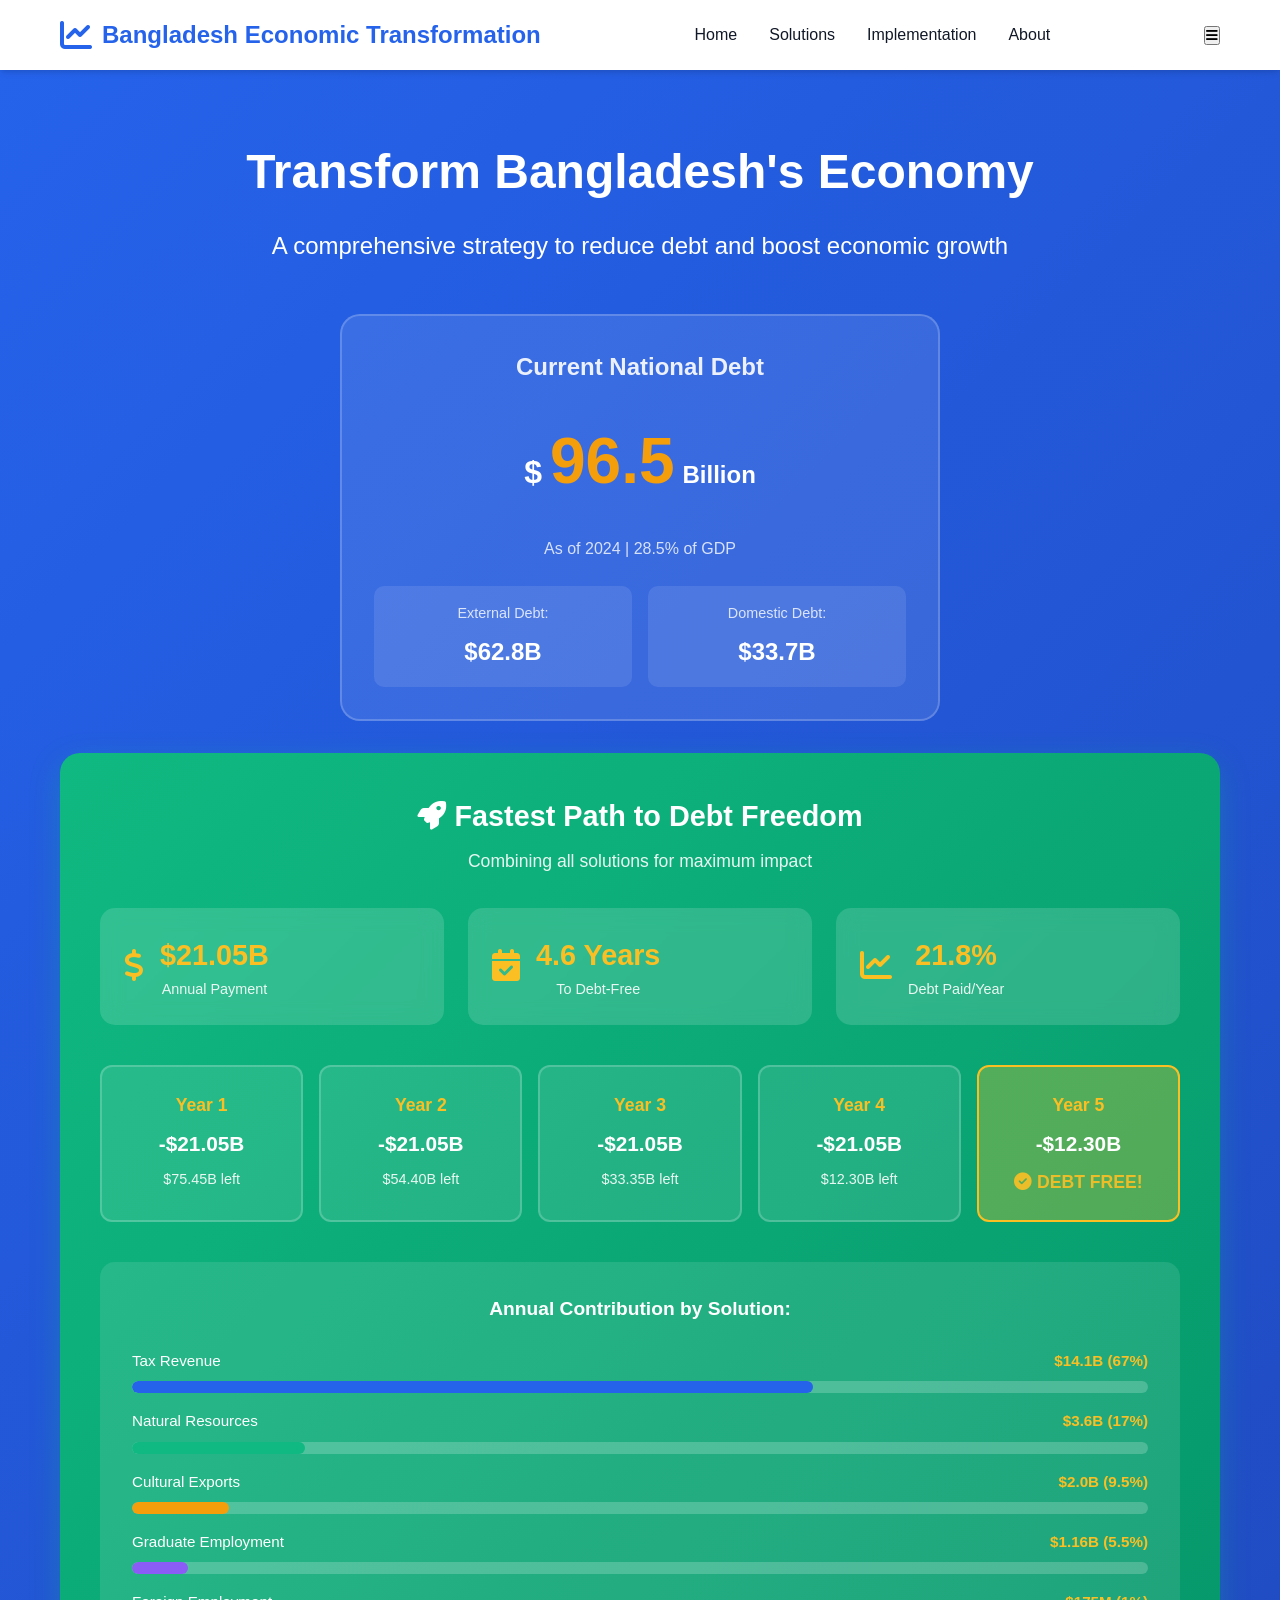
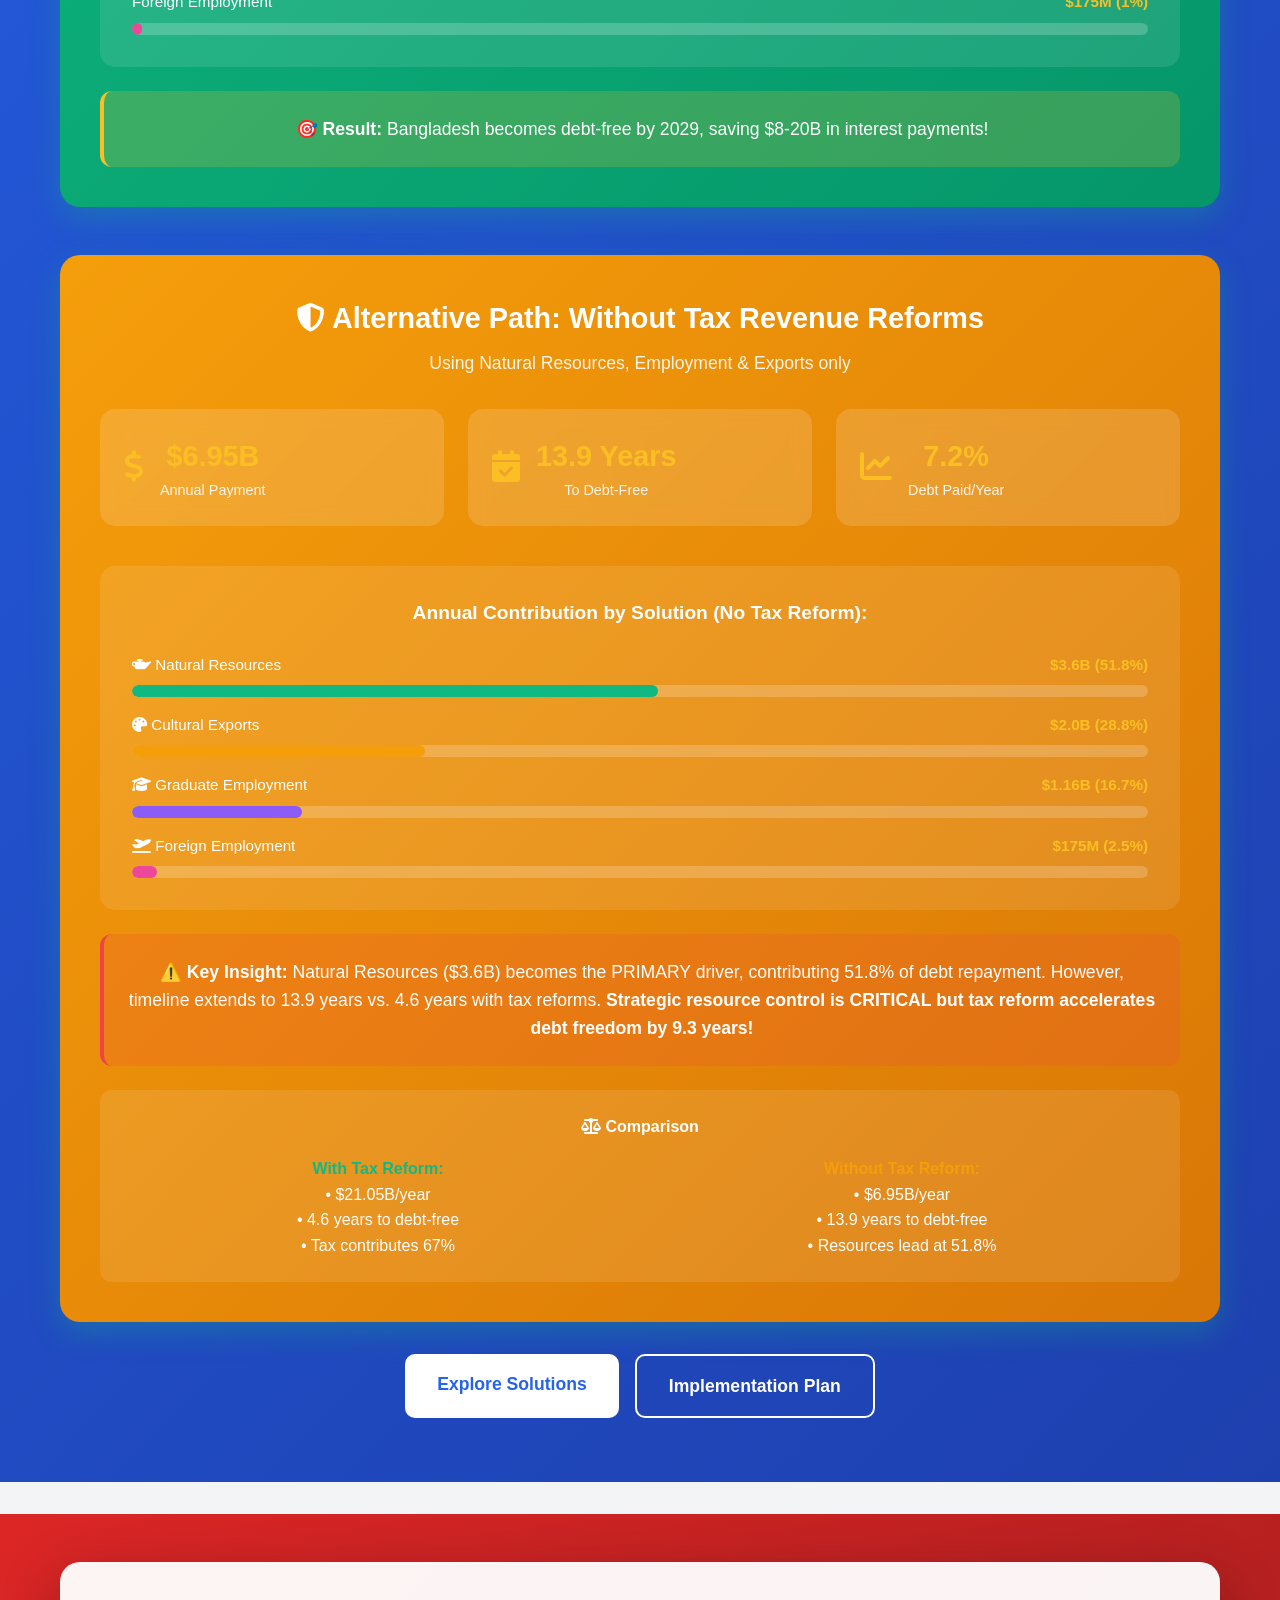
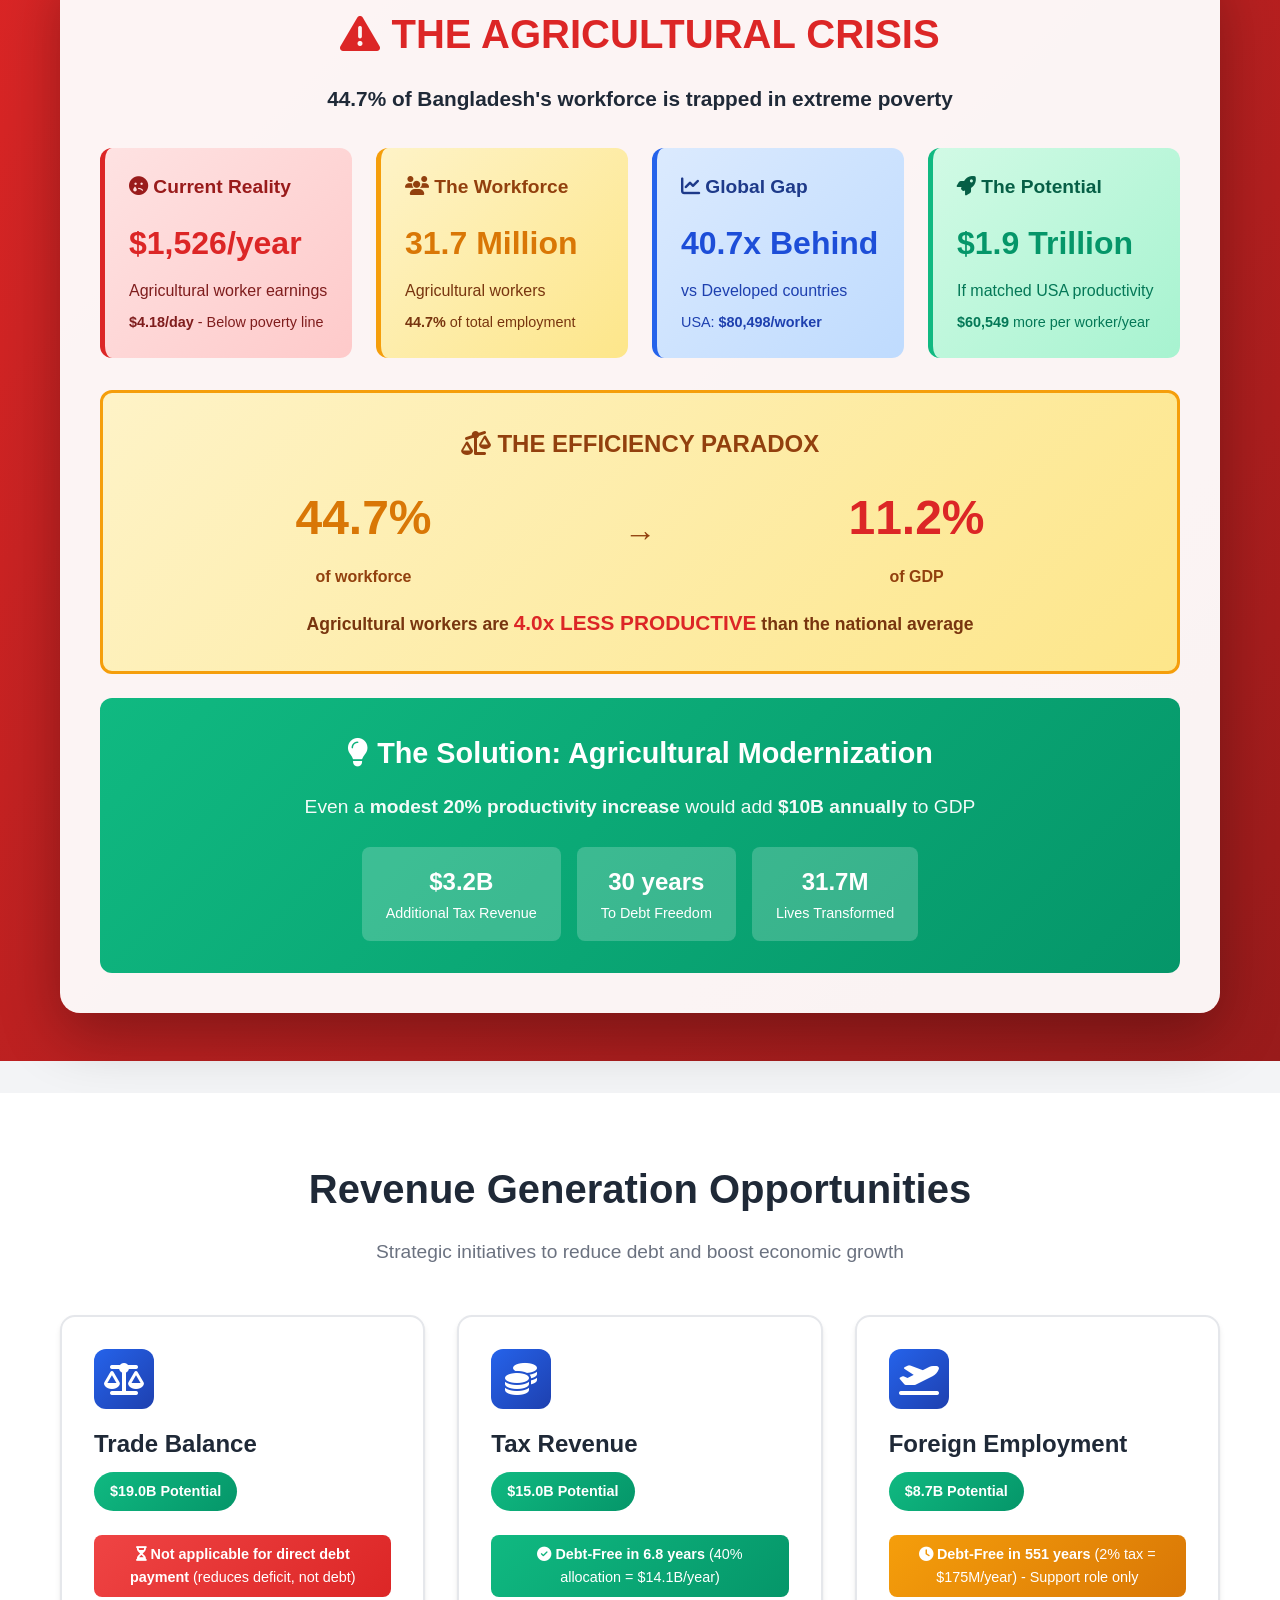
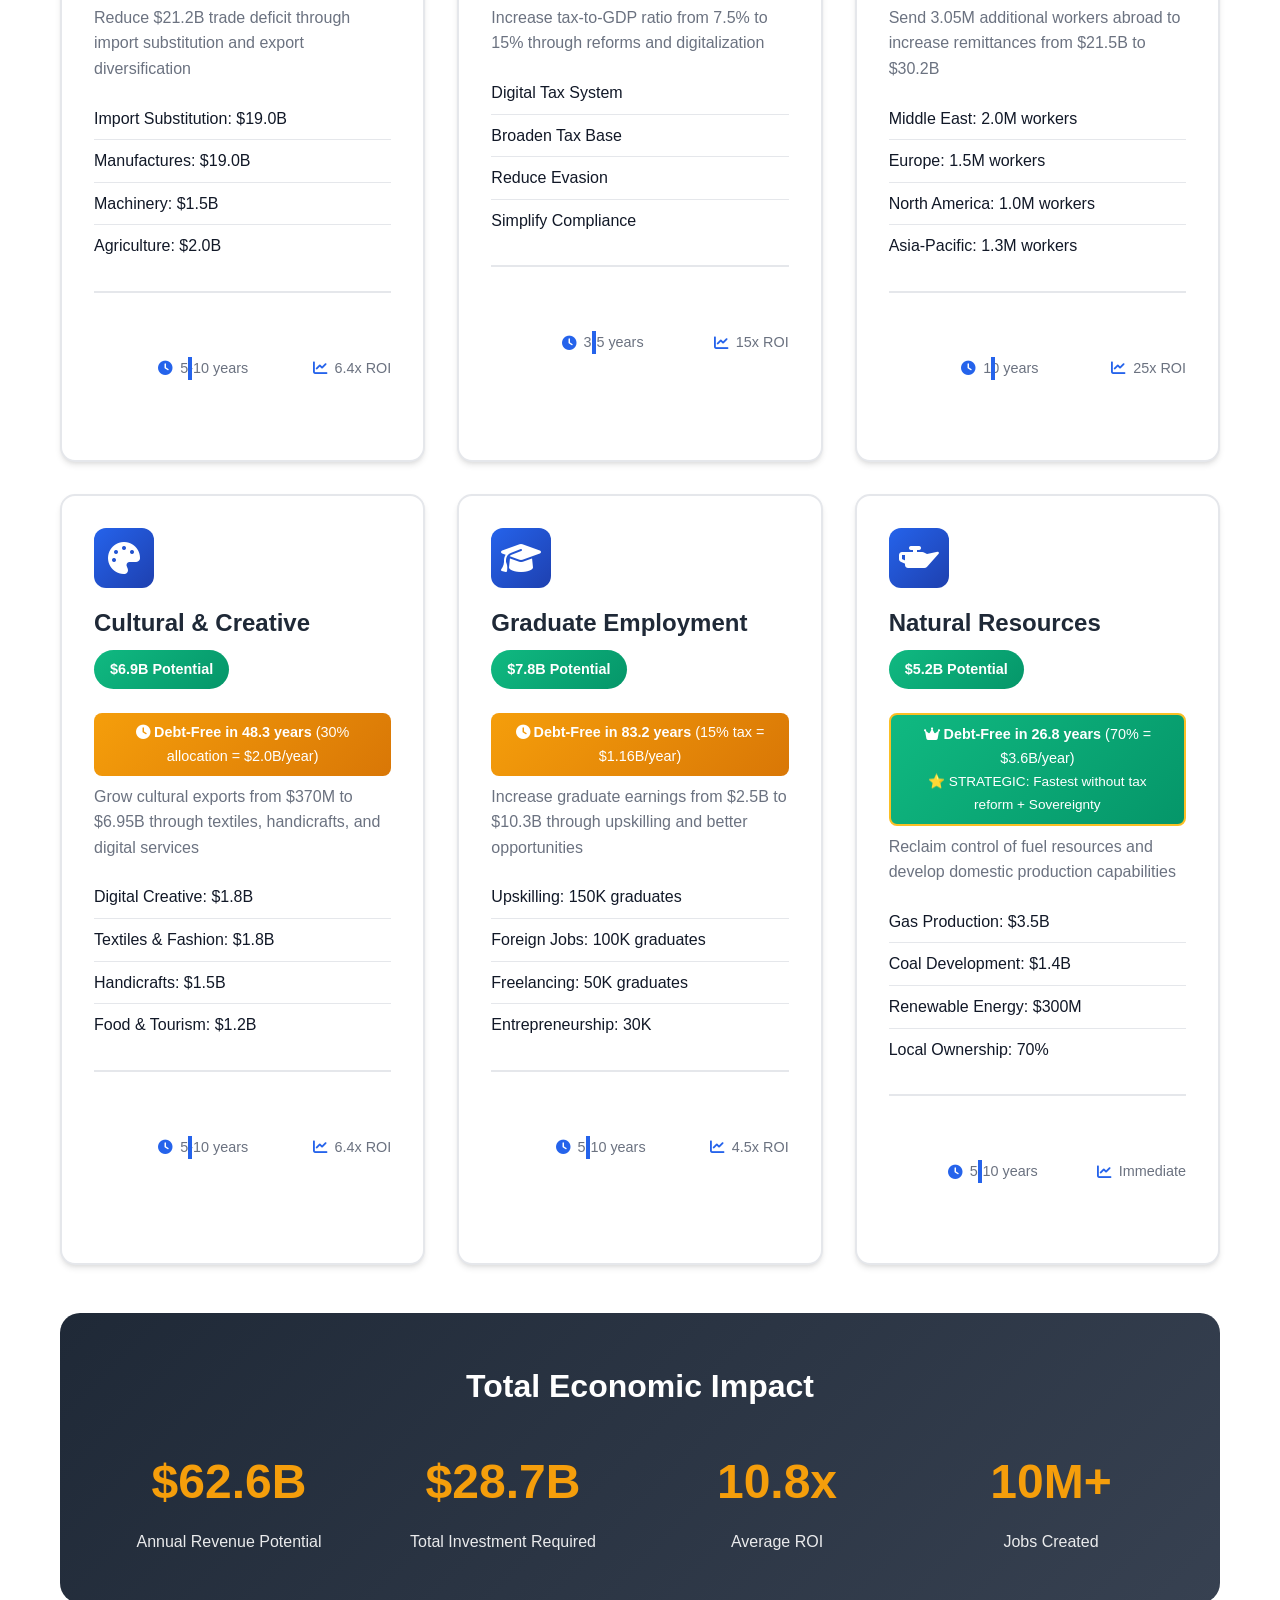
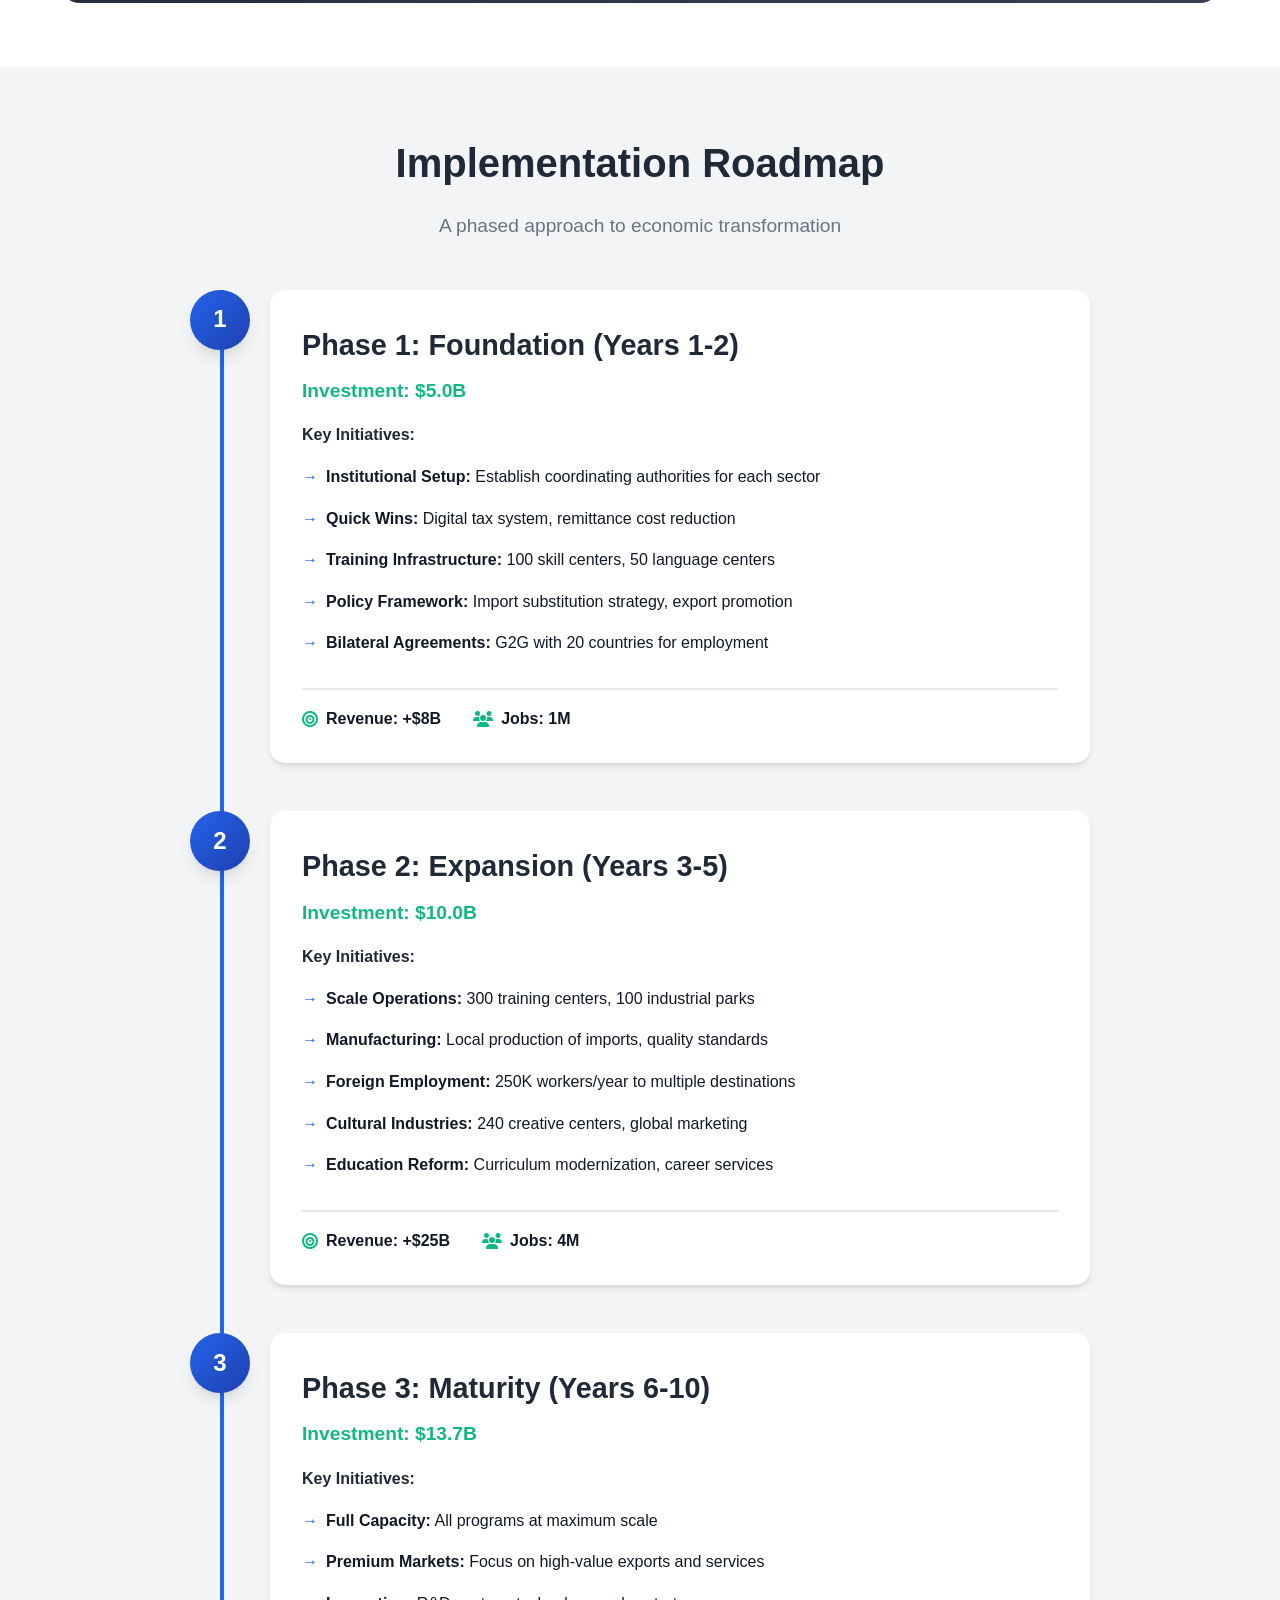
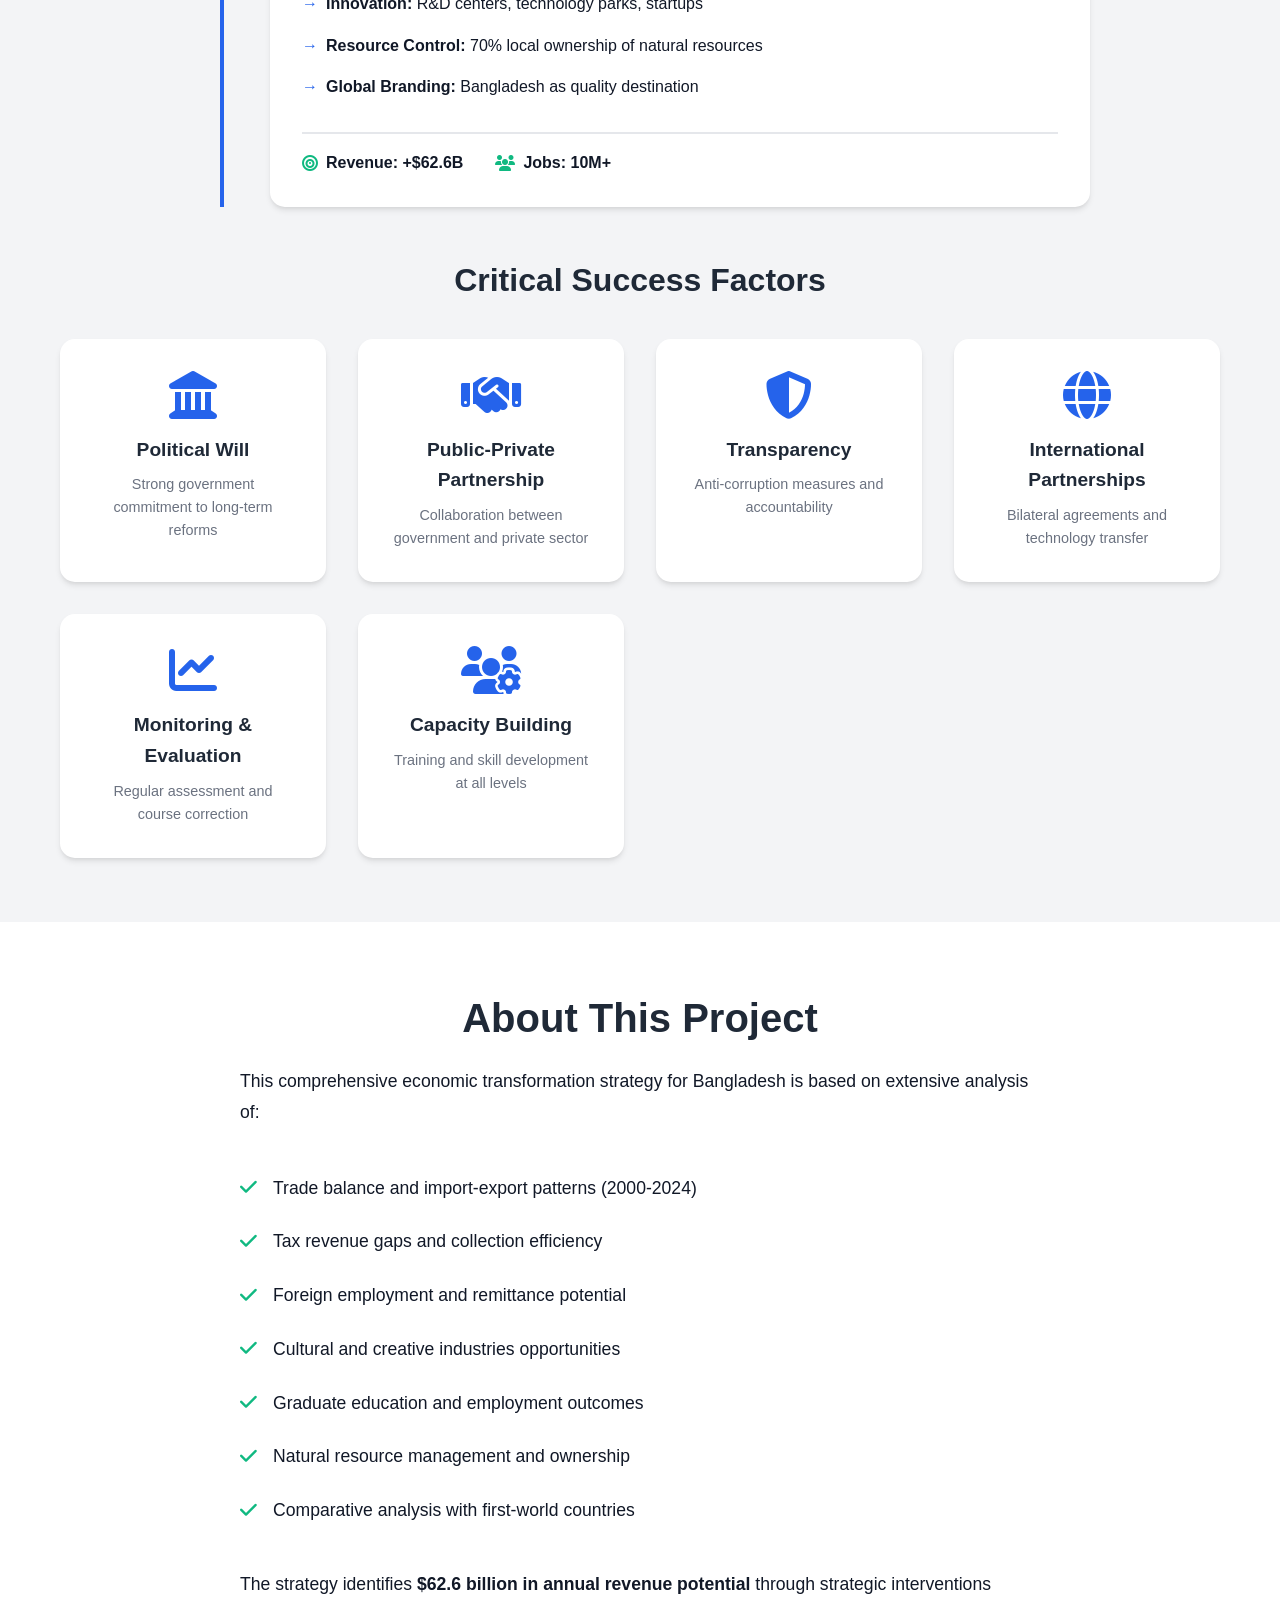
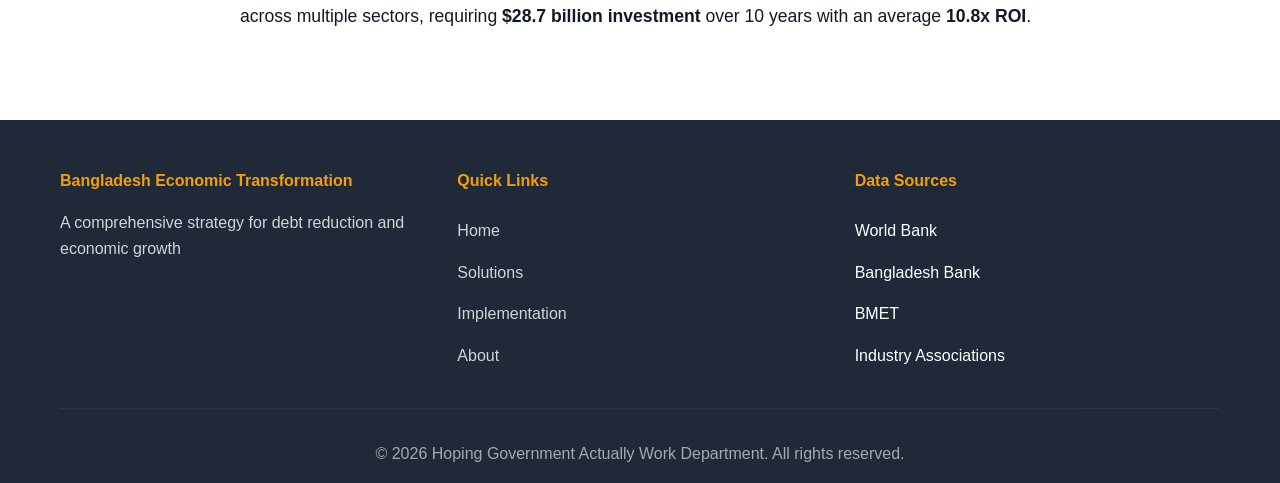
==== website/index.html @ 0516ac38 "finale" ====
<!DOCTYPE html>
<html lang="en">
<head>
    <meta charset="UTF-8">
    <meta name="viewport" content="width=device-width, initial-scale=1.0">
    <title>Bangladesh Economic Transformation - Debt Reduction Strategy</title>
    <link rel="stylesheet" href="styles.css">
    <link rel="stylesheet" href="https://cdnjs.cloudflare.com/ajax/libs/font-awesome/6.4.0/css/all.min.css">
</head>
<body>
    <!-- Header -->
    <header>
        <nav class="navbar">
            <div class="container">
                <div class="logo">
                    <i class="fas fa-chart-line"></i>
                    <span>Bangladesh Economic Transformation</span>
                </div>
                <ul class="nav-links">
                    <li><a href="#home">Home</a></li>
                    <li><a href="#solutions">Solutions</a></li>
                    <li><a href="#implementation">Implementation</a></li>
                    <li><a href="#about">About</a></li>
                </ul>
            </div>
        </nav>
    </header>

    <!-- Hero Section -->
    <section id="home" class="hero">
        <div class="container">
            <div class="hero-content">
                <h1>Transform Bangladesh's Economy</h1>
                <p class="subtitle">A comprehensive strategy to reduce debt and boost economic growth</p>
                
                <!-- Current Debt Display -->
                <div class="debt-display">
                    <div class="debt-card">
                        <h2>Current National Debt</h2>
                        <div class="debt-amount">
                            <span class="currency">$</span>
                            <span id="debt-value">96.5</span>
                            <span class="unit">Billion</span>
                        </div>
                        <p class="debt-info">As of 2024 | 28.5% of GDP</p>
                        <div class="debt-breakdown">
                            <div class="breakdown-item">
                                <span class="label">External Debt:</span>
                                <span class="value">$62.8B</span>
                            </div>
                            <div class="breakdown-item">
                                <span class="label">Domestic Debt:</span>
                                <span class="value">$33.7B</span>
                            </div>
                        </div>
                    </div>
                    
                    <!-- Debt Repayment Timeline -->
                    <div class="debt-repayment-timeline">
                        <h3><i class="fas fa-rocket"></i> Fastest Path to Debt Freedom</h3>
                        <p class="timeline-subtitle">Combining all solutions for maximum impact</p>
                        
                        <div class="repayment-stats">
                            <div class="repayment-stat">
                                <div class="stat-icon"><i class="fas fa-dollar-sign"></i></div>
                                <div class="stat-content">
                                    <div class="stat-value">$21.05B</div>
                                    <div class="stat-label">Annual Payment</div>
                                </div>
                            </div>
                            <div class="repayment-stat">
                                <div class="stat-icon"><i class="fas fa-calendar-check"></i></div>
                                <div class="stat-content">
                                    <div class="stat-value">4.6 Years</div>
                                    <div class="stat-label">To Debt-Free</div>
                                </div>
                            </div>
                            <div class="repayment-stat">
                                <div class="stat-icon"><i class="fas fa-chart-line"></i></div>
                                <div class="stat-content">
                                    <div class="stat-value">21.8%</div>
                                    <div class="stat-label">Debt Paid/Year</div>
                                </div>
                            </div>
                        </div>

                        <div class="timeline-progress">
                            <div class="timeline-year">
                                <div class="year-marker">Year 1</div>
                                <div class="year-amount">-$21.05B</div>
                                <div class="year-remaining">$75.45B left</div>
                            </div>
                            <div class="timeline-year">
                                <div class="year-marker">Year 2</div>
                                <div class="year-amount">-$21.05B</div>
                                <div class="year-remaining">$54.40B left</div>
                            </div>
                            <div class="timeline-year">
                                <div class="year-marker">Year 3</div>
                                <div class="year-amount">-$21.05B</div>
                                <div class="year-remaining">$33.35B left</div>
                            </div>
                            <div class="timeline-year">
                                <div class="year-marker">Year 4</div>
                                <div class="year-amount">-$21.05B</div>
                                <div class="year-remaining">$12.30B left</div>
                            </div>
                            <div class="timeline-year debt-free">
                                <div class="year-marker">Year 5</div>
                                <div class="year-amount">-$12.30B</div>
                                <div class="year-remaining"><i class="fas fa-check-circle"></i> DEBT FREE!</div>
                            </div>
                        </div>

                        <div class="solution-contributions">
                            <h4>Annual Contribution by Solution:</h4>
                            <div class="contribution-bars">
                                <div class="contribution-bar">
                                    <div class="bar-label">
                                        <span>Tax Revenue</span>
                                        <span class="bar-value">$14.1B (67%)</span>
                                    </div>
                                    <div class="bar-track">
                                        <div class="bar-fill" style="width: 67%; background: #2563eb;"></div>
                                    </div>
                                </div>
                                <div class="contribution-bar">
                                    <div class="bar-label">
                                        <span>Natural Resources</span>
                                        <span class="bar-value">$3.6B (17%)</span>
                                    </div>
                                    <div class="bar-track">
                                        <div class="bar-fill" style="width: 17%; background: #10b981;"></div>
                                    </div>
                                </div>
                                <div class="contribution-bar">
                                    <div class="bar-label">
                                        <span>Cultural Exports</span>
                                        <span class="bar-value">$2.0B (9.5%)</span>
                                    </div>
                                    <div class="bar-track">
                                        <div class="bar-fill" style="width: 9.5%; background: #f59e0b;"></div>
                                    </div>
                                </div>
                                <div class="contribution-bar">
                                    <div class="bar-label">
                                        <span>Graduate Employment</span>
                                        <span class="bar-value">$1.16B (5.5%)</span>
                                    </div>
                                    <div class="bar-track">
                                        <div class="bar-fill" style="width: 5.5%; background: #8b5cf6;"></div>
                                    </div>
                                </div>
                                <div class="contribution-bar">
                                    <div class="bar-label">
                                        <span>Foreign Employment</span>
                                        <span class="bar-value">$175M (1%)</span>
                                    </div>
                                    <div class="bar-track">
                                        <div class="bar-fill" style="width: 1%; background: #ec4899;"></div>
                                    </div>
                                </div>
                            </div>
                        </div>

                        <div class="timeline-cta">
                            <p><strong>🎯 Result:</strong> Bangladesh becomes debt-free by 2029, saving $8-20B in interest payments!</p>
                        </div>
                    </div>
                </div>


                    <!-- Alternative Path: Without Tax Revenue -->
                    <div class="debt-repayment-timeline" style="background: linear-gradient(135deg, #f59e0b 0%, #d97706 100%); margin-top: 1.5rem;">
                        <h3><i class="fas fa-shield-alt"></i> Alternative Path: Without Tax Revenue Reforms</h3>
                        <p class="timeline-subtitle">Using Natural Resources, Employment & Exports only</p>
                        
                        <div class="repayment-stats">
                            <div class="repayment-stat">
                                <div class="stat-icon"><i class="fas fa-dollar-sign"></i></div>
                                <div class="stat-content">
                                    <div class="stat-value">$6.95B</div>
                                    <div class="stat-label">Annual Payment</div>
                                </div>
                            </div>
                            <div class="repayment-stat">
                                <div class="stat-icon"><i class="fas fa-calendar-check"></i></div>
                                <div class="stat-content">
                                    <div class="stat-value">13.9 Years</div>
                                    <div class="stat-label">To Debt-Free</div>
                                </div>
                            </div>
                            <div class="repayment-stat">
                                <div class="stat-icon"><i class="fas fa-chart-line"></i></div>
                                <div class="stat-content">
                                    <div class="stat-value">7.2%</div>
                                    <div class="stat-label">Debt Paid/Year</div>
                                </div>
                            </div>
                        </div>

                        <div class="solution-contributions">
                            <h4>Annual Contribution by Solution (No Tax Reform):</h4>
                            <div class="contribution-bars">
                                <div class="contribution-bar">
                                    <div class="bar-label">
                                        <span><i class="fas fa-oil-can"></i> Natural Resources</span>
                                        <span class="bar-value">$3.6B (51.8%)</span>
                                    </div>
                                    <div class="bar-track">
                                        <div class="bar-fill" style="width: 51.8%; background: #10b981;"></div>
                                    </div>
                                </div>
                                <div class="contribution-bar">
                                    <div class="bar-label">
                                        <span><i class="fas fa-palette"></i> Cultural Exports</span>
                                        <span class="bar-value">$2.0B (28.8%)</span>
                                    </div>
                                    <div class="bar-track">
                                        <div class="bar-fill" style="width: 28.8%; background: #f59e0b;"></div>
                                    </div>
                                </div>
                                <div class="contribution-bar">
                                    <div class="bar-label">
                                        <span><i class="fas fa-graduation-cap"></i> Graduate Employment</span>
                                        <span class="bar-value">$1.16B (16.7%)</span>
                                    </div>
                                    <div class="bar-track">
                                        <div class="bar-fill" style="width: 16.7%; background: #8b5cf6;"></div>
                                    </div>
                                </div>
                                <div class="contribution-bar">
                                    <div class="bar-label">
                                        <span><i class="fas fa-plane-departure"></i> Foreign Employment</span>
                                        <span class="bar-value">$175M (2.5%)</span>
                                    </div>
                                    <div class="bar-track">
                                        <div class="bar-fill" style="width: 2.5%; background: #ec4899;"></div>
                                    </div>
                                </div>
                            </div>
                        </div>

                        <div class="timeline-cta" style="background: rgba(239, 68, 68, 0.2); border-left-color: #ef4444;">
                            <p><strong>⚠️ Key Insight:</strong> Natural Resources ($3.6B) becomes the PRIMARY driver, contributing 51.8% of debt repayment. However, timeline extends to 13.9 years vs. 4.6 years with tax reforms. <strong>Strategic resource control is CRITICAL but tax reform accelerates debt freedom by 9.3 years!</strong></p>
                        </div>

                        <div style="background: rgba(255, 255, 255, 0.1); padding: 1.5rem; border-radius: 12px; margin-top: 1.5rem;">
                            <h4 style="margin-bottom: 1rem;"><i class="fas fa-balance-scale"></i> Comparison</h4>
                            <div style="display: grid; grid-template-columns: repeat(auto-fit, minmax(200px, 1fr)); gap: 1rem;">
                                <div>
                                    <strong style="color: #10b981;">With Tax Reform:</strong><br>
                                    • $21.05B/year<br>
                                    • 4.6 years to debt-free<br>
                                    • Tax contributes 67%
                                </div>
                                <div>
                                    <strong style="color: #f59e0b;">Without Tax Reform:</strong><br>
                                    • $6.95B/year<br>
                                    • 13.9 years to debt-free<br>
                                    • Resources lead at 51.8%
                                </div>
                            </div>
                        </div>
                    </div>
                <div class="cta-buttons">
                    <a href="#solutions" class="btn btn-primary">Explore Solutions</a>
                    <a href="#implementation" class="btn btn-secondary">Implementation Plan</a>
                </div>
            </div>
        </div>
    </section>

    <!-- Agricultural Crisis Alert -->
    <section style="background: linear-gradient(135deg, #dc2626 0%, #991b1b 100%); padding: 3rem 0; margin: 2rem 0;">
        <div class="container">
            <div style="background: rgba(255, 255, 255, 0.95); border-radius: 20px; padding: 2.5rem; box-shadow: 0 20px 60px rgba(0,0,0,0.3);">
                <div style="text-align: center; margin-bottom: 2rem;">
                    <h2 style="color: #dc2626; font-size: 2.5rem; margin-bottom: 1rem;">
                        <i class="fas fa-exclamation-triangle"></i> THE AGRICULTURAL CRISIS
                    </h2>
                    <p style="font-size: 1.3rem; color: #1f2937; font-weight: 600;">
                        44.7% of Bangladesh's workforce is trapped in extreme poverty
                    </p>
                </div>

                <div style="display: grid; grid-template-columns: repeat(auto-fit, minmax(250px, 1fr)); gap: 1.5rem; margin-bottom: 2rem;">
                    <!-- Current Reality -->
                    <div style="background: linear-gradient(135deg, #fee2e2 0%, #fecaca 100%); padding: 1.5rem; border-radius: 12px; border-left: 5px solid #dc2626;">
                        <h3 style="color: #991b1b; margin-bottom: 1rem; font-size: 1.2rem;">
                            <i class="fas fa-sad-tear"></i> Current Reality
                        </h3>
                        <div style="font-size: 2rem; font-weight: bold; color: #dc2626; margin-bottom: 0.5rem;">
                            $1,526/year
                        </div>
                        <p style="color: #7f1d1d; margin: 0;">Agricultural worker earnings</p>
                        <p style="color: #7f1d1d; margin: 0.5rem 0 0 0; font-size: 0.9rem;">
                            <strong>$4.18/day</strong> - Below poverty line
                        </p>
                    </div>

                    <!-- The Workforce -->
                    <div style="background: linear-gradient(135deg, #fef3c7 0%, #fde68a 100%); padding: 1.5rem; border-radius: 12px; border-left: 5px solid #f59e0b;">
                        <h3 style="color: #92400e; margin-bottom: 1rem; font-size: 1.2rem;">
                            <i class="fas fa-users"></i> The Workforce
                        </h3>
                        <div style="font-size: 2rem; font-weight: bold; color: #d97706; margin-bottom: 0.5rem;">
                            31.7 Million
                        </div>
                        <p style="color: #78350f; margin: 0;">Agricultural workers</p>
                        <p style="color: #78350f; margin: 0.5rem 0 0 0; font-size: 0.9rem;">
                            <strong>44.7%</strong> of total employment
                        </p>
                    </div>

                    <!-- The Productivity Gap -->
                    <div style="background: linear-gradient(135deg, #dbeafe 0%, #bfdbfe 100%); padding: 1.5rem; border-radius: 12px; border-left: 5px solid #2563eb;">
                        <h3 style="color: #1e3a8a; margin-bottom: 1rem; font-size: 1.2rem;">
                            <i class="fas fa-chart-line"></i> Global Gap
                        </h3>
                        <div style="font-size: 2rem; font-weight: bold; color: #1d4ed8; margin-bottom: 0.5rem;">
                            40.7x Behind
                        </div>
                        <p style="color: #1e40af; margin: 0;">vs Developed countries</p>
                        <p style="color: #1e40af; margin: 0.5rem 0 0 0; font-size: 0.9rem;">
                            USA: <strong>$80,498/worker</strong>
                        </p>
                    </div>

                    <!-- The Potential -->
                    <div style="background: linear-gradient(135deg, #d1fae5 0%, #a7f3d0 100%); padding: 1.5rem; border-radius: 12px; border-left: 5px solid #10b981;">
                        <h3 style="color: #065f46; margin-bottom: 1rem; font-size: 1.2rem;">
                            <i class="fas fa-rocket"></i> The Potential
                        </h3>
                        <div style="font-size: 2rem; font-weight: bold; color: #059669; margin-bottom: 0.5rem;">
                            $1.9 Trillion
                        </div>
                        <p style="color: #047857; margin: 0;">If matched USA productivity</p>
                        <p style="color: #047857; margin: 0.5rem 0 0 0; font-size: 0.9rem;">
                            <strong>$60,549</strong> more per worker/year
                        </p>
                    </div>
                </div>

                <!-- The Shocking Truth -->
                <div style="background: linear-gradient(135deg, #fef3c7 0%, #fde68a 100%); padding: 2rem; border-radius: 12px; border: 3px solid #f59e0b; margin-bottom: 1.5rem;">
                    <h3 style="color: #92400e; text-align: center; font-size: 1.5rem; margin-bottom: 1rem;">
                        <i class="fas fa-balance-scale-left"></i> THE EFFICIENCY PARADOX
                    </h3>
                    <div style="display: grid; grid-template-columns: 1fr auto 1fr; gap: 2rem; align-items: center; text-align: center;">
                        <div>
                            <div style="font-size: 3rem; font-weight: bold; color: #d97706;">44.7%</div>
                            <p style="color: #92400e; margin: 0.5rem 0 0 0; font-weight: 600;">of workforce</p>
                        </div>
                        <div style="font-size: 2rem; color: #92400e;">→</div>
                        <div>
                            <div style="font-size: 3rem; font-weight: bold; color: #dc2626;">11.2%</div>
                            <p style="color: #92400e; margin: 0.5rem 0 0 0; font-weight: 600;">of GDP</p>
                        </div>
                    </div>
                    <p style="text-align: center; color: #78350f; margin-top: 1rem; font-size: 1.1rem; font-weight: 600;">
                        Agricultural workers are <span style="color: #dc2626; font-size: 1.3rem;">4.0x LESS PRODUCTIVE</span> than the national average
                    </p>
                </div>

                <!-- Solution Teaser -->
                <div style="background: linear-gradient(135deg, #10b981 0%, #059669 100%); padding: 2rem; border-radius: 12px; text-align: center; color: white;">
                    <h3 style="font-size: 1.8rem; margin-bottom: 1rem;">
                        <i class="fas fa-lightbulb"></i> The Solution: Agricultural Modernization
                    </h3>
                    <p style="font-size: 1.2rem; margin-bottom: 1.5rem; opacity: 0.95;">
                        Even a <strong>modest 20% productivity increase</strong> would add <strong>$10B annually</strong> to GDP
                    </p>
                    <div style="display: flex; gap: 1rem; justify-content: center; flex-wrap: wrap;">
                        <div style="background: rgba(255,255,255,0.2); padding: 1rem 1.5rem; border-radius: 8px;">
                            <div style="font-size: 1.5rem; font-weight: bold;">$3.2B</div>
                            <div style="font-size: 0.9rem;">Additional Tax Revenue</div>
                        </div>
                        <div style="background: rgba(255,255,255,0.2); padding: 1rem 1.5rem; border-radius: 8px;">
                            <div style="font-size: 1.5rem; font-weight: bold;">30 years</div>
                            <div style="font-size: 0.9rem;">To Debt Freedom</div>
                        </div>
                        <div style="background: rgba(255,255,255,0.2); padding: 1rem 1.5rem; border-radius: 8px;">
                            <div style="font-size: 1.5rem; font-weight: bold;">31.7M</div>
                            <div style="font-size: 0.9rem;">Lives Transformed</div>
                        </div>
                    </div>
                </div>
            </div>
        </div>
    </section>

    <!-- Solutions Overview -->
    <section id="solutions" class="solutions">
        <div class="container">
            <h2 class="section-title">Revenue Generation Opportunities</h2>
            <p class="section-subtitle">Strategic initiatives to reduce debt and boost economic growth</p>
            
            <div class="solutions-grid">
                <!-- Trade Balance Card -->
                <div class="solution-card" onclick="location.href='trade-balance.html'">
                    <div class="card-icon">
                        <i class="fas fa-balance-scale"></i>
                    </div>
                    <h3>Trade Balance</h3>
                    <div class="impact-badge">$19.0B Potential</div>
                    <div class="debt-timeline-badge" style="background: linear-gradient(135deg, #ef4444 0%, #dc2626 100%); color: white; padding: 0.5rem 1rem; border-radius: 8px; margin: 0.5rem 0; font-size: 0.9rem; text-align: center;">
                        <i class="fas fa-hourglass-half"></i> <strong>Not applicable for direct debt payment</strong> (reduces deficit, not debt)
                    </div>
                    <p>Reduce $21.2B trade deficit through import substitution and export diversification</p>
                    <ul class="key-points">
                        <li>Import Substitution: $19.0B</li>
                        <li>Manufactures: $19.0B</li>
                        <li>Machinery: $1.5B</li>
                        <li>Agriculture: $2.0B</li>
                    </ul>
                    <div class="card-footer">
                        <span class="timeline"><i class="fas fa-clock"></i> 5-10 years</span>
                        <span class="roi"><i class="fas fa-chart-line"></i> 6.4x ROI</span>
                    </div>
                </div>

                <!-- Tax Revenue Card -->
                <div class="solution-card" onclick="location.href='tax-revenue.html'">
                    <div class="card-icon">
                        <i class="fas fa-coins"></i>
                    </div>
                    <h3>Tax Revenue</h3>
                    <div class="impact-badge">$15.0B Potential</div>
                    <div class="debt-timeline-badge" style="background: linear-gradient(135deg, #10b981 0%, #059669 100%); color: white; padding: 0.5rem 1rem; border-radius: 8px; margin: 0.5rem 0; font-size: 0.9rem; text-align: center;">
                        <i class="fas fa-check-circle"></i> <strong>Debt-Free in 6.8 years</strong> (40% allocation = $14.1B/year)
                    </div>
                    <p>Increase tax-to-GDP ratio from 7.5% to 15% through reforms and digitalization</p>
                    <ul class="key-points">
                        <li>Digital Tax System</li>
                        <li>Broaden Tax Base</li>
                        <li>Reduce Evasion</li>
                        <li>Simplify Compliance</li>
                    </ul>
                    <div class="card-footer">
                        <span class="timeline"><i class="fas fa-clock"></i> 3-5 years</span>
                        <span class="roi"><i class="fas fa-chart-line"></i> 15x ROI</span>
                    </div>
                </div>

                <!-- Foreign Employment Card -->
                <div class="solution-card" onclick="location.href='foreign-employment.html'">
                    <div class="card-icon">
                        <i class="fas fa-plane-departure"></i>
                    </div>
                    <h3>Foreign Employment</h3>
                    <div class="impact-badge">$8.7B Potential</div>
                    <div class="debt-timeline-badge" style="background: linear-gradient(135deg, #f59e0b 0%, #d97706 100%); color: white; padding: 0.5rem 1rem; border-radius: 8px; margin: 0.5rem 0; font-size: 0.9rem; text-align: center;">
                        <i class="fas fa-clock"></i> <strong>Debt-Free in 551 years</strong> (2% tax = $175M/year) - Support role only
                    </div>
                    <p>Send 3.05M additional workers abroad to increase remittances from $21.5B to $30.2B</p>
                    <ul class="key-points">
                        <li>Middle East: 2.0M workers</li>
                        <li>Europe: 1.5M workers</li>
                        <li>North America: 1.0M workers</li>
                        <li>Asia-Pacific: 1.3M workers</li>
                    </ul>
                    <div class="card-footer">
                        <span class="timeline"><i class="fas fa-clock"></i> 10 years</span>
                        <span class="roi"><i class="fas fa-chart-line"></i> 25x ROI</span>
                    </div>
                </div>

                <!-- Cultural Exports Card -->
                <div class="solution-card" onclick="location.href='cultural-exports.html'">
                    <div class="card-icon">
                        <i class="fas fa-palette"></i>
                    </div>
                    <h3>Cultural & Creative</h3>
                    <div class="impact-badge">$6.9B Potential</div>
                    <div class="debt-timeline-badge" style="background: linear-gradient(135deg, #f59e0b 0%, #d97706 100%); color: white; padding: 0.5rem 1rem; border-radius: 8px; margin: 0.5rem 0; font-size: 0.9rem; text-align: center;">
                        <i class="fas fa-clock"></i> <strong>Debt-Free in 48.3 years</strong> (30% allocation = $2.0B/year)
                    </div>
                    <p>Grow cultural exports from $370M to $6.95B through textiles, handicrafts, and digital services</p>
                    <ul class="key-points">
                        <li>Digital Creative: $1.8B</li>
                        <li>Textiles & Fashion: $1.8B</li>
                        <li>Handicrafts: $1.5B</li>
                        <li>Food & Tourism: $1.2B</li>
                    </ul>
                    <div class="card-footer">
                        <span class="timeline"><i class="fas fa-clock"></i> 5-10 years</span>
                        <span class="roi"><i class="fas fa-chart-line"></i> 6.4x ROI</span>
                    </div>
                </div>

                <!-- Graduate Employment Card -->
                <div class="solution-card" onclick="location.href='graduate-employment.html'">
                    <div class="card-icon">
                        <i class="fas fa-graduation-cap"></i>
                    </div>
                    <h3>Graduate Employment</h3>
                    <div class="impact-badge">$7.8B Potential</div>
                    <div class="debt-timeline-badge" style="background: linear-gradient(135deg, #f59e0b 0%, #d97706 100%); color: white; padding: 0.5rem 1rem; border-radius: 8px; margin: 0.5rem 0; font-size: 0.9rem; text-align: center;">
                        <i class="fas fa-clock"></i> <strong>Debt-Free in 83.2 years</strong> (15% tax = $1.16B/year)
                    </div>
                    <p>Increase graduate earnings from $2.5B to $10.3B through upskilling and better opportunities</p>
                    <ul class="key-points">
                        <li>Upskilling: 150K graduates</li>
                        <li>Foreign Jobs: 100K graduates</li>
                        <li>Freelancing: 50K graduates</li>
                        <li>Entrepreneurship: 30K</li>
                    </ul>
                    <div class="card-footer">
                        <span class="timeline"><i class="fas fa-clock"></i> 5-10 years</span>
                        <span class="roi"><i class="fas fa-chart-line"></i> 4.5x ROI</span>
                    </div>
                </div>

                <!-- Natural Resources Card -->
                <div class="solution-card" onclick="location.href='natural-resources.html'">
                    <div class="card-icon">
                        <i class="fas fa-oil-can"></i>
                    </div>
                    <h3>Natural Resources</h3>
                    <div class="impact-badge">$5.2B Potential</div>
                    <div class="debt-timeline-badge" style="background: linear-gradient(135deg, #10b981 0%, #059669 100%); color: white; padding: 0.5rem 1rem; border-radius: 8px; margin: 0.5rem 0; font-size: 0.9rem; text-align: center; border: 2px solid #fbbf24;">
                        <i class="fas fa-crown"></i> <strong>Debt-Free in 26.8 years</strong> (70% = $3.6B/year)<br>
                        <small style="font-size: 0.85rem;">⭐ STRATEGIC: Fastest without tax reform + Sovereignty</small>
                    </div>
                    <p>Reclaim control of fuel resources and develop domestic production capabilities</p>
                    <ul class="key-points">
                        <li>Gas Production: $3.5B</li>
                        <li>Coal Development: $1.4B</li>
                        <li>Renewable Energy: $300M</li>
                        <li>Local Ownership: 70%</li>
                    </ul>
                    <div class="card-footer">
                        <span class="timeline"><i class="fas fa-clock"></i> 5-10 years</span>
                        <span class="roi"><i class="fas fa-chart-line"></i> Immediate</span>
                    </div>
                </div>
            </div>

            <!-- Total Impact Summary -->
            <div class="total-impact">
                <h3>Total Economic Impact</h3>
                <div class="impact-grid">
                    <div class="impact-item">
                        <div class="impact-value">$62.6B</div>
                        <div class="impact-label">Annual Revenue Potential</div>
                    </div>
                    <div class="impact-item">
                        <div class="impact-value">$28.7B</div>
                        <div class="impact-label">Total Investment Required</div>
                    </div>
                    <div class="impact-item">
                        <div class="impact-value">10.8x</div>
                        <div class="impact-label">Average ROI</div>
                    </div>
                    <div class="impact-item">
                        <div class="impact-value">10M+</div>
                        <div class="impact-label">Jobs Created</div>
                    </div>
                </div>
            </div>
        </div>
    </section>

    <!-- Implementation Section -->
    <section id="implementation" class="implementation">
        <div class="container">
            <h2 class="section-title">Implementation Roadmap</h2>
            <p class="section-subtitle">A phased approach to economic transformation</p>

            <div class="timeline">
                <!-- Phase 1 -->
                <div class="timeline-item">
                    <div class="timeline-marker">1</div>
                    <div class="timeline-content">
                        <h3>Phase 1: Foundation (Years 1-2)</h3>
                        <p class="phase-investment">Investment: $5.0B</p>
                        <div class="phase-details">
                            <h4>Key Initiatives:</h4>
                            <ul>
                                <li><strong>Institutional Setup:</strong> Establish coordinating authorities for each sector</li>
                                <li><strong>Quick Wins:</strong> Digital tax system, remittance cost reduction</li>
                                <li><strong>Training Infrastructure:</strong> 100 skill centers, 50 language centers</li>
                                <li><strong>Policy Framework:</strong> Import substitution strategy, export promotion</li>
                                <li><strong>Bilateral Agreements:</strong> G2G with 20 countries for employment</li>
                            </ul>
                            <div class="phase-targets">
                                <div class="target-item">
                                    <i class="fas fa-bullseye"></i>
                                    <span>Revenue: +$8B</span>
                                </div>
                                <div class="target-item">
                                    <i class="fas fa-users"></i>
                                    <span>Jobs: 1M</span>
                                </div>
                            </div>
                        </div>
                    </div>
                </div>

                <!-- Phase 2 -->
                <div class="timeline-item">
                    <div class="timeline-marker">2</div>
                    <div class="timeline-content">
                        <h3>Phase 2: Expansion (Years 3-5)</h3>
                        <p class="phase-investment">Investment: $10.0B</p>
                        <div class="phase-details">
                            <h4>Key Initiatives:</h4>
                            <ul>
                                <li><strong>Scale Operations:</strong> 300 training centers, 100 industrial parks</li>
                                <li><strong>Manufacturing:</strong> Local production of imports, quality standards</li>
                                <li><strong>Foreign Employment:</strong> 250K workers/year to multiple destinations</li>
                                <li><strong>Cultural Industries:</strong> 240 creative centers, global marketing</li>
                                <li><strong>Education Reform:</strong> Curriculum modernization, career services</li>
                            </ul>
                            <div class="phase-targets">
                                <div class="target-item">
                                    <i class="fas fa-bullseye"></i>
                                    <span>Revenue: +$25B</span>
                                </div>
                                <div class="target-item">
                                    <i class="fas fa-users"></i>
                                    <span>Jobs: 4M</span>
                                </div>
                            </div>
                        </div>
                    </div>
                </div>

                <!-- Phase 3 -->
                <div class="timeline-item">
                    <div class="timeline-marker">3</div>
                    <div class="timeline-content">
                        <h3>Phase 3: Maturity (Years 6-10)</h3>
                        <p class="phase-investment">Investment: $13.7B</p>
                        <div class="phase-details">
                            <h4>Key Initiatives:</h4>
                            <ul>
                                <li><strong>Full Capacity:</strong> All programs at maximum scale</li>
                                <li><strong>Premium Markets:</strong> Focus on high-value exports and services</li>
                                <li><strong>Innovation:</strong> R&D centers, technology parks, startups</li>
                                <li><strong>Resource Control:</strong> 70% local ownership of natural resources</li>
                                <li><strong>Global Branding:</strong> Bangladesh as quality destination</li>
                            </ul>
                            <div class="phase-targets">
                                <div class="target-item">
                                    <i class="fas fa-bullseye"></i>
                                    <span>Revenue: +$62.6B</span>
                                </div>
                                <div class="target-item">
                                    <i class="fas fa-users"></i>
                                    <span>Jobs: 10M+</span>
                                </div>
                            </div>
                        </div>
                    </div>
                </div>
            </div>

            <!-- Implementation Requirements -->
            <div class="requirements">
                <h3>Critical Success Factors</h3>
                <div class="requirements-grid">
                    <div class="requirement-card">
                        <i class="fas fa-landmark"></i>
                        <h4>Political Will</h4>
                        <p>Strong government commitment to long-term reforms</p>
                    </div>
                    <div class="requirement-card">
                        <i class="fas fa-handshake"></i>
                        <h4>Public-Private Partnership</h4>
                        <p>Collaboration between government and private sector</p>
                    </div>
                    <div class="requirement-card">
                        <i class="fas fa-shield-alt"></i>
                        <h4>Transparency</h4>
                        <p>Anti-corruption measures and accountability</p>
                    </div>
                    <div class="requirement-card">
                        <i class="fas fa-globe"></i>
                        <h4>International Partnerships</h4>
                        <p>Bilateral agreements and technology transfer</p>
                    </div>
                    <div class="requirement-card">
                        <i class="fas fa-chart-line"></i>
                        <h4>Monitoring & Evaluation</h4>
                        <p>Regular assessment and course correction</p>
                    </div>
                    <div class="requirement-card">
                        <i class="fas fa-users-cog"></i>
                        <h4>Capacity Building</h4>
                        <p>Training and skill development at all levels</p>
                    </div>
                </div>
            </div>
        </div>
    </section>

    <!-- About Section -->
    <section id="about" class="about">
        <div class="container">
            <h2 class="section-title">About This Project</h2>
            <div class="about-content">
                <p>This comprehensive economic transformation strategy for Bangladesh is based on extensive analysis of:</p>
                <ul class="about-list">
                    <li><i class="fas fa-check"></i> Trade balance and import-export patterns (2000-2024)</li>
                    <li><i class="fas fa-check"></i> Tax revenue gaps and collection efficiency</li>
                    <li><i class="fas fa-check"></i> Foreign employment and remittance potential</li>
                    <li><i class="fas fa-check"></i> Cultural and creative industries opportunities</li>
                    <li><i class="fas fa-check"></i> Graduate education and employment outcomes</li>
                    <li><i class="fas fa-check"></i> Natural resource management and ownership</li>
                    <li><i class="fas fa-check"></i> Comparative analysis with first-world countries</li>
                </ul>
                <p>The strategy identifies <strong>$62.6 billion in annual revenue potential</strong> through strategic interventions across multiple sectors, requiring <strong>$28.7 billion investment</strong> over 10 years with an average <strong>10.8x ROI</strong>.</p>
            </div>
        </div>
    </section>

    <!-- Footer -->
    <footer>
        <div class="container">
            <div class="footer-content">
                <div class="footer-section">
                    <h4>Bangladesh Economic Transformation</h4>
                    <p>A comprehensive strategy for debt reduction and economic growth</p>
                </div>
                <div class="footer-section">
                    <h4>Quick Links</h4>
                    <ul>
                        <li><a href="#home">Home</a></li>
                        <li><a href="#solutions">Solutions</a></li>
                        <li><a href="#implementation">Implementation</a></li>
                        <li><a href="#about">About</a></li>
                    </ul>
                </div>
                <div class="footer-section">
                    <h4>Data Sources</h4>
                    <ul>
                        <li>World Bank</li>
                        <li>Bangladesh Bank</li>
                        <li>BMET</li>
                        <li>Industry Associations</li>
                    </ul>
                </div>
            </div>
            <div class="footer-bottom">
                <p>&copy; 2026 Hoping Government Actually Work Department. All rights reserved.</p>
            </div>
        </div>
    </footer>

    <script src="script.js"></script>
</body>
</html>
---- website/styles.css ----
/* Reset and Base Styles */
* {
    margin: 0;
    padding: 0;
    box-sizing: border-box;
}

:root {
    --primary-color: #2563eb;
    --secondary-color: #10b981;
    --accent-color: #f59e0b;
    --danger-color: #ef4444;
    --dark-color: #1f2937;
    --light-color: #f3f4f6;
    --white: #ffffff;
    --text-dark: #111827;
    --text-light: #6b7280;
    --border-color: #e5e7eb;
    --shadow: 0 4px 6px -1px rgba(0, 0, 0, 0.1), 0 2px 4px -1px rgba(0, 0, 0, 0.06);
    --shadow-lg: 0 10px 15px -3px rgba(0, 0, 0, 0.1), 0 4px 6px -2px rgba(0, 0, 0, 0.05);
}

body {
    font-family: 'Segoe UI', Tahoma, Geneva, Verdana, sans-serif;
    line-height: 1.6;
    color: var(--text-dark);
    background-color: var(--light-color);
}

.container {
    max-width: 1200px;
    margin: 0 auto;
    padding: 0 20px;
}

/* Header & Navigation */
header {
    background-color: var(--white);
    box-shadow: var(--shadow);
    position: sticky;
    top: 0;
    z-index: 1000;
}

.navbar {
    padding: 1rem 0;
}

.navbar .container {
    display: flex;
    justify-content: space-between;
    align-items: center;
}

.logo {
    display: flex;
    align-items: center;
    gap: 10px;
    font-size: 1.5rem;
    font-weight: bold;
    color: var(--primary-color);
}

.logo i {
    font-size: 2rem;
}

.nav-links {
    display: flex;
    list-style: none;
    gap: 2rem;
}

.nav-links a {
    text-decoration: none;
    color: var(--text-dark);
    font-weight: 500;
    transition: color 0.3s;
}

.nav-links a:hover {
    color: var(--primary-color);
}

/* Hero Section */
.hero {
    background: linear-gradient(135deg, var(--primary-color) 0%, #1e40af 100%);
    color: var(--white);
    padding: 4rem 0;
}

.hero-content {
    text-align: center;
}

.hero h1 {
    font-size: 3rem;
    margin-bottom: 1rem;
    animation: fadeInUp 0.8s ease-out;
}

.subtitle {
    font-size: 1.5rem;
    margin-bottom: 2rem;
    opacity: 0.9;
    animation: fadeInUp 0.8s ease-out 0.2s both;
}

/* Debt Display */
.debt-display {
    margin: 3rem 0;
    animation: fadeInUp 0.8s ease-out 0.4s both;
}

.debt-card {
    background: rgba(255, 255, 255, 0.1);
    backdrop-filter: blur(10px);
    border-radius: 20px;
    padding: 2rem;
    max-width: 600px;
    margin: 0 auto;
    border: 2px solid rgba(255, 255, 255, 0.2);
}

.debt-card h2 {
    font-size: 1.5rem;
    margin-bottom: 1rem;
    opacity: 0.9;
}

.debt-amount {
    display: flex;
    align-items: baseline;
    justify-content: center;
    gap: 0.5rem;
    margin: 1.5rem 0;
}

.currency {
    font-size: 2rem;
    font-weight: bold;
}

#debt-value {
    font-size: 4rem;
    font-weight: bold;
    color: var(--accent-color);
}

.unit {
    font-size: 1.5rem;
    font-weight: 600;
}

.debt-info {
    font-size: 1rem;
    opacity: 0.8;
    margin-bottom: 1.5rem;
}

.debt-breakdown {
    display: grid;
    grid-template-columns: 1fr 1fr;
    gap: 1rem;
    margin-top: 1.5rem;
}

.breakdown-item {
    background: rgba(255, 255, 255, 0.1);
    padding: 1rem;
    border-radius: 10px;
    display: flex;
    flex-direction: column;
    gap: 0.5rem;
}

.breakdown-item .label {
    font-size: 0.9rem;
    opacity: 0.8;
}

.breakdown-item .value {
    font-size: 1.5rem;
    font-weight: bold;
}

/* CTA Buttons */
.cta-buttons {
    display: flex;
    gap: 1rem;
    justify-content: center;
    margin-top: 2rem;
    animation: fadeInUp 0.8s ease-out 0.6s both;
}

.btn {
    padding: 1rem 2rem;
    border-radius: 10px;
    text-decoration: none;
    font-weight: 600;
    font-size: 1.1rem;
    transition: all 0.3s;
    display: inline-block;
}

.btn-primary {
    background-color: var(--white);
    color: var(--primary-color);
}

.btn-primary:hover {
    transform: translateY(-2px);
    box-shadow: var(--shadow-lg);
}

.btn-secondary {
    background-color: transparent;
    color: var(--white);
    border: 2px solid var(--white);
}

.btn-secondary:hover {
    background-color: var(--white);
    color: var(--primary-color);
}

/* Solutions Section */
.solutions {
    padding: 4rem 0;
    background-color: var(--white);
}

.section-title {
    font-size: 2.5rem;
    text-align: center;
    margin-bottom: 1rem;
    color: var(--dark-color);
}

.section-subtitle {
    text-align: center;
    font-size: 1.2rem;
    color: var(--text-light);
    margin-bottom: 3rem;
}

.solutions-grid {
    display: grid;
    grid-template-columns: repeat(auto-fit, minmax(350px, 1fr));
    gap: 2rem;
    margin-bottom: 3rem;
}

.solution-card {
    background: var(--white);
    border-radius: 15px;
    padding: 2rem;
    box-shadow: var(--shadow);
    transition: all 0.3s;
    cursor: pointer;
    border: 2px solid var(--border-color);
}

.solution-card:hover {
    transform: translateY(-5px);
    box-shadow: var(--shadow-lg);
    border-color: var(--primary-color);
}

.card-icon {
    width: 60px;
    height: 60px;
    background: linear-gradient(135deg, var(--primary-color), #1e40af);
    border-radius: 12px;
    display: flex;
    align-items: center;
    justify-content: center;
    margin-bottom: 1rem;
}

.card-icon i {
    font-size: 2rem;
    color: var(--white);
}

.solution-card h3 {
    font-size: 1.5rem;
    margin-bottom: 0.5rem;
    color: var(--dark-color);
}

.impact-badge {
    display: inline-block;
    background: linear-gradient(135deg, var(--secondary-color), #059669);
    color: var(--white);
    padding: 0.5rem 1rem;
    border-radius: 20px;
    font-weight: bold;
    margin-bottom: 1rem;
    font-size: 0.9rem;
}

.solution-card p {
    color: var(--text-light);
    margin-bottom: 1rem;
    line-height: 1.6;
}

.key-points {
    list-style: none;
    margin: 1rem 0;
}

.key-points li {
    padding: 0.5rem 0;
    color: var(--text-dark);
    border-bottom: 1px solid var(--border-color);
}

.key-points li:last-child {
    border-bottom: none;
}

.card-footer {
    display: flex;
    justify-content: space-between;
    margin-top: 1.5rem;
    padding-top: 1rem;
    border-top: 2px solid var(--border-color);
}

.card-footer span {
    display: flex;
    align-items: center;
    gap: 0.5rem;
    font-size: 0.9rem;
    color: var(--text-light);
}

.card-footer i {
    color: var(--primary-color);
}

/* Total Impact */
.total-impact {
    background: linear-gradient(135deg, var(--dark-color), #374151);
    color: var(--white);
    padding: 3rem;
    border-radius: 20px;
    margin-top: 3rem;
}

.total-impact h3 {
    text-align: center;
    font-size: 2rem;
    margin-bottom: 2rem;
}

.impact-grid {
    display: grid;
    grid-template-columns: repeat(auto-fit, minmax(200px, 1fr));
    gap: 2rem;
}

.impact-item {
    text-align: center;
}

.impact-value {
    font-size: 3rem;
    font-weight: bold;
    color: var(--accent-color);
    margin-bottom: 0.5rem;
}

.impact-label {
    font-size: 1rem;
    opacity: 0.9;
}

/* Implementation Section */
.implementation {
    padding: 4rem 0;
    background-color: var(--light-color);
}

.timeline {
    position: relative;
    max-width: 900px;
    margin: 3rem auto;
}

.timeline::before {
    content: '';
    position: absolute;
    left: 30px;
    top: 0;
    bottom: 0;
    width: 4px;
    background: var(--primary-color);
}

.timeline-item {
    position: relative;
    margin-bottom: 3rem;
    padding-left: 80px;
}

.timeline-marker {
    position: absolute;
    left: 0;
    width: 60px;
    height: 60px;
    background: linear-gradient(135deg, var(--primary-color), #1e40af);
    border-radius: 50%;
    display: flex;
    align-items: center;
    justify-content: center;
    color: var(--white);
    font-size: 1.5rem;
    font-weight: bold;
    box-shadow: var(--shadow-lg);
}

.timeline-content {
    background: var(--white);
    padding: 2rem;
    border-radius: 15px;
    box-shadow: var(--shadow);
}

.timeline-content h3 {
    font-size: 1.8rem;
    color: var(--dark-color);
    margin-bottom: 0.5rem;
}

.phase-investment {
    color: var(--secondary-color);
    font-weight: bold;
    font-size: 1.2rem;
    margin-bottom: 1rem;
}

.phase-details h4 {
    margin: 1rem 0 0.5rem 0;
    color: var(--dark-color);
}

.phase-details ul {
    list-style: none;
    margin-left: 0;
}

.phase-details li {
    padding: 0.5rem 0;
    padding-left: 1.5rem;
    position: relative;
}

.phase-details li::before {
    content: '→';
    position: absolute;
    left: 0;
    color: var(--primary-color);
    font-weight: bold;
}

.phase-targets {
    display: flex;
    gap: 2rem;
    margin-top: 1.5rem;
    padding-top: 1rem;
    border-top: 2px solid var(--border-color);
}

.target-item {
    display: flex;
    align-items: center;
    gap: 0.5rem;
    font-weight: 600;
}

.target-item i {
    color: var(--secondary-color);
}

/* Requirements */
.requirements {
    margin-top: 3rem;
}

.requirements h3 {
    text-align: center;
    font-size: 2rem;
    margin-bottom: 2rem;
    color: var(--dark-color);
}

.requirements-grid {
    display: grid;
    grid-template-columns: repeat(auto-fit, minmax(250px, 1fr));
    gap: 2rem;
}

.requirement-card {
    background: var(--white);
    padding: 2rem;
    border-radius: 15px;
    text-align: center;
    box-shadow: var(--shadow);
    transition: all 0.3s;
}

.requirement-card:hover {
    transform: translateY(-5px);
    box-shadow: var(--shadow-lg);
}

.requirement-card i {
    font-size: 3rem;
    color: var(--primary-color);
    margin-bottom: 1rem;
}

.requirement-card h4 {
    font-size: 1.2rem;
    margin-bottom: 0.5rem;
    color: var(--dark-color);
}

.requirement-card p {
    color: var(--text-light);
    font-size: 0.9rem;
}

/* About Section */
.about {
    padding: 4rem 0;
    background-color: var(--white);
}

.about-content {
    max-width: 800px;
    margin: 0 auto;
}

.about-content p {
    font-size: 1.1rem;
    line-height: 1.8;
    color: var(--text-dark);
    margin-bottom: 1.5rem;
}

.about-list {
    list-style: none;
    margin: 2rem 0;
}

.about-list li {
    padding: 0.8rem 0;
    font-size: 1.1rem;
    display: flex;
    align-items: center;
    gap: 1rem;
}

.about-list i {
    color: var(--secondary-color);
    font-size: 1.2rem;
}

/* Footer */
footer {
    background-color: var(--dark-color);
    color: var(--white);
    padding: 3rem 0 1rem 0;
}

.footer-content {
    display: grid;
    grid-template-columns: repeat(auto-fit, minmax(250px, 1fr));
    gap: 2rem;
    margin-bottom: 2rem;
}

.footer-section h4 {
    margin-bottom: 1rem;
    color: var(--accent-color);
}

.footer-section p {
    opacity: 0.8;
    line-height: 1.6;
}

.footer-section ul {
    list-style: none;
}

.footer-section ul li {
    padding: 0.5rem 0;
}

.footer-section ul li a {
    color: var(--white);
    text-decoration: none;
    opacity: 0.8;
    transition: opacity 0.3s;
}

.footer-section ul li a:hover {
    opacity: 1;
}

.footer-bottom {
    text-align: center;
    padding-top: 2rem;
    border-top: 1px solid rgba(255, 255, 255, 0.1);
    opacity: 0.6;
}

/* Animations */
@keyframes fadeInUp {
    from {
        opacity: 0;
        transform: translateY(30px);
    }
    to {
        opacity: 1;
        transform: translateY(0);
    }
}

/* Responsive Design */
@media (max-width: 768px) {
    .hero h1 {
        font-size: 2rem;
    }

    .subtitle {
        font-size: 1.2rem;
    }

    #debt-value {
        font-size: 3rem;
    }

    .nav-links {
        flex-direction: column;
        gap: 1rem;
    }

    .solutions-grid {
        grid-template-columns: 1fr;
    }

    .cta-buttons {
        flex-direction: column;
    }

    .impact-grid {
        grid-template-columns: 1fr;
    }

    .requirements-grid {
        grid-template-columns: 1fr;
    }

    .timeline::before {
        left: 15px;
    }

    .timeline-marker {
        width: 40px;
        height: 40px;
        font-size: 1.2rem;
    }

    .timeline-item {
        padding-left: 60px;
    }
}

/* Smooth Scrolling */
html {
    scroll-behavior: smooth;
}

/* Selection */
::selection {
    background-color: var(--primary-color);
    color: var(--white);
}

/* Made with Bob */

/* Debt Repayment Timeline Styles */
.debt-repayment-timeline {
    background: linear-gradient(135deg, #10b981 0%, #059669 100%);
    padding: 2.5rem;
    border-radius: 20px;
    margin-top: 2rem;
    color: white;
    box-shadow: 0 10px 30px rgba(16, 185, 129, 0.3);
}

.debt-repayment-timeline h3 {
    font-size: 1.8rem;
    margin-bottom: 0.5rem;
    text-align: center;
}

.timeline-subtitle {
    text-align: center;
    opacity: 0.9;
    margin-bottom: 2rem;
    font-size: 1.1rem;
}

.repayment-stats {
    display: grid;
    grid-template-columns: repeat(auto-fit, minmax(150px, 1fr));
    gap: 1.5rem;
    margin-bottom: 2.5rem;
}

.repayment-stat {
    background: rgba(255, 255, 255, 0.15);
    padding: 1.5rem;
    border-radius: 15px;
    display: flex;
    align-items: center;
    gap: 1rem;
    backdrop-filter: blur(10px);
    transition: transform 0.3s;
}

.repayment-stat:hover {
    transform: translateY(-5px);
}

.repayment-stat .stat-icon {
    font-size: 2rem;
    color: #fbbf24;
}

.repayment-stat .stat-value {
    font-size: 1.8rem;
    font-weight: bold;
    color: #fbbf24;
}

.repayment-stat .stat-label {
    font-size: 0.9rem;
    opacity: 0.9;
}

.timeline-progress {
    display: flex;
    justify-content: space-between;
    gap: 1rem;
    margin-bottom: 2.5rem;
    flex-wrap: wrap;
}

.timeline-year {
    flex: 1;
    min-width: 120px;
    background: rgba(255, 255, 255, 0.1);
    padding: 1.5rem 1rem;
    border-radius: 12px;
    text-align: center;
    border: 2px solid rgba(255, 255, 255, 0.2);
    transition: all 0.3s;
}

.timeline-year:hover {
    background: rgba(255, 255, 255, 0.2);
    transform: scale(1.05);
}

.timeline-year.debt-free {
    background: rgba(251, 191, 36, 0.3);
    border-color: #fbbf24;
}

.year-marker {
    font-weight: bold;
    font-size: 1.1rem;
    margin-bottom: 0.5rem;
    color: #fbbf24;
}

.year-amount {
    font-size: 1.3rem;
    font-weight: bold;
    margin-bottom: 0.5rem;
}

.year-remaining {
    font-size: 0.9rem;
    opacity: 0.9;
}

.timeline-year.debt-free .year-remaining {
    font-size: 1.1rem;
    font-weight: bold;
    color: #fbbf24;
}

.solution-contributions {
    background: rgba(255, 255, 255, 0.1);
    padding: 2rem;
    border-radius: 15px;
    margin-bottom: 1.5rem;
}

.solution-contributions h4 {
    margin-bottom: 1.5rem;
    font-size: 1.2rem;
}

.contribution-bars {
    display: flex;
    flex-direction: column;
    gap: 1rem;
}

.contribution-bar {
    display: flex;
    flex-direction: column;
    gap: 0.5rem;
}

.bar-label {
    display: flex;
    justify-content: space-between;
    font-size: 0.95rem;
}

.bar-value {
    font-weight: bold;
    color: #fbbf24;
}

.bar-track {
    height: 12px;
    background: rgba(255, 255, 255, 0.2);
    border-radius: 6px;
    overflow: hidden;
}

.bar-fill {
    height: 100%;
    border-radius: 6px;
    transition: width 1s ease-out;
}

.timeline-cta {
    background: rgba(251, 191, 36, 0.2);
    padding: 1.5rem;
    border-radius: 12px;
    text-align: center;
    border-left: 4px solid #fbbf24;
}

.timeline-cta p {
    margin: 0;
    font-size: 1.1rem;
}

/* Responsive adjustments */
@media (max-width: 768px) {
    .debt-repayment-timeline {
        padding: 1.5rem;
    }
    
    .repayment-stats {
        grid-template-columns: 1fr;
    }
    
    .timeline-progress {
        flex-direction: column;
    }
    
    .timeline-year {
        min-width: 100%;
    }
}
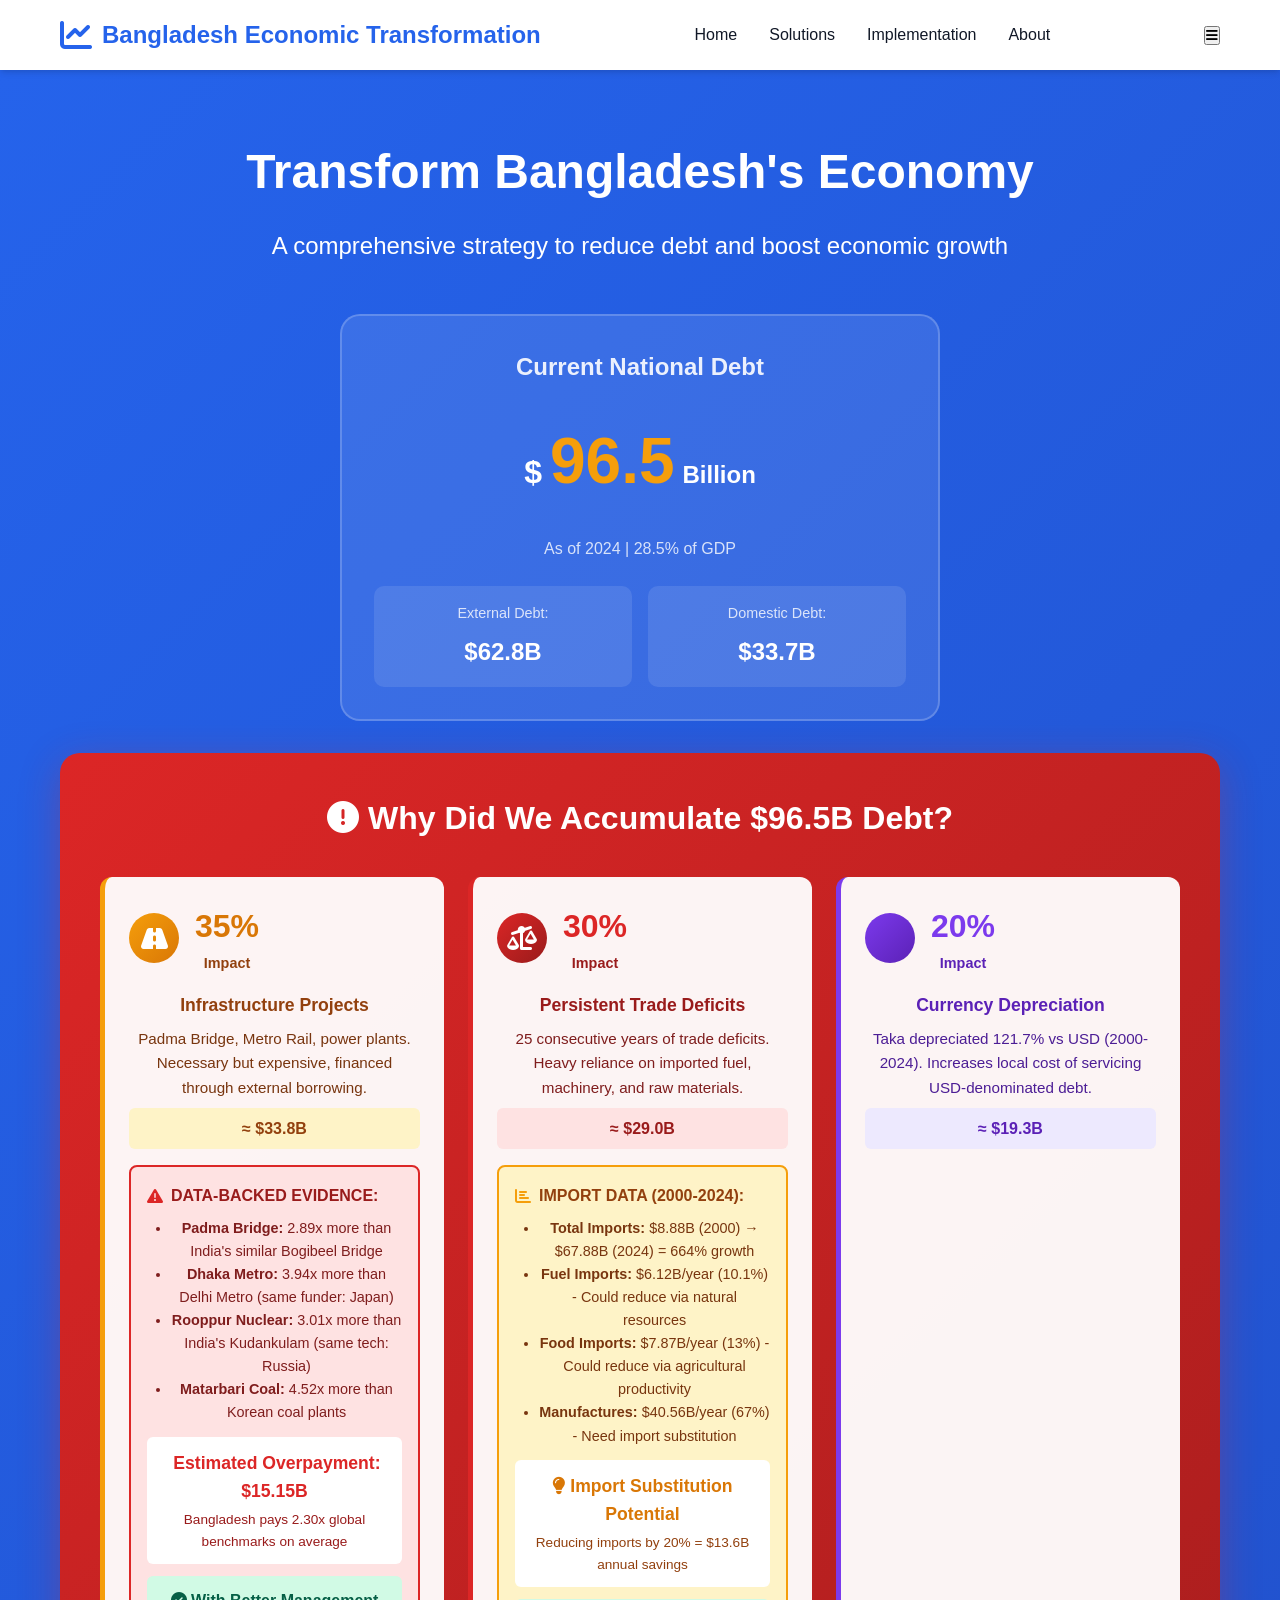
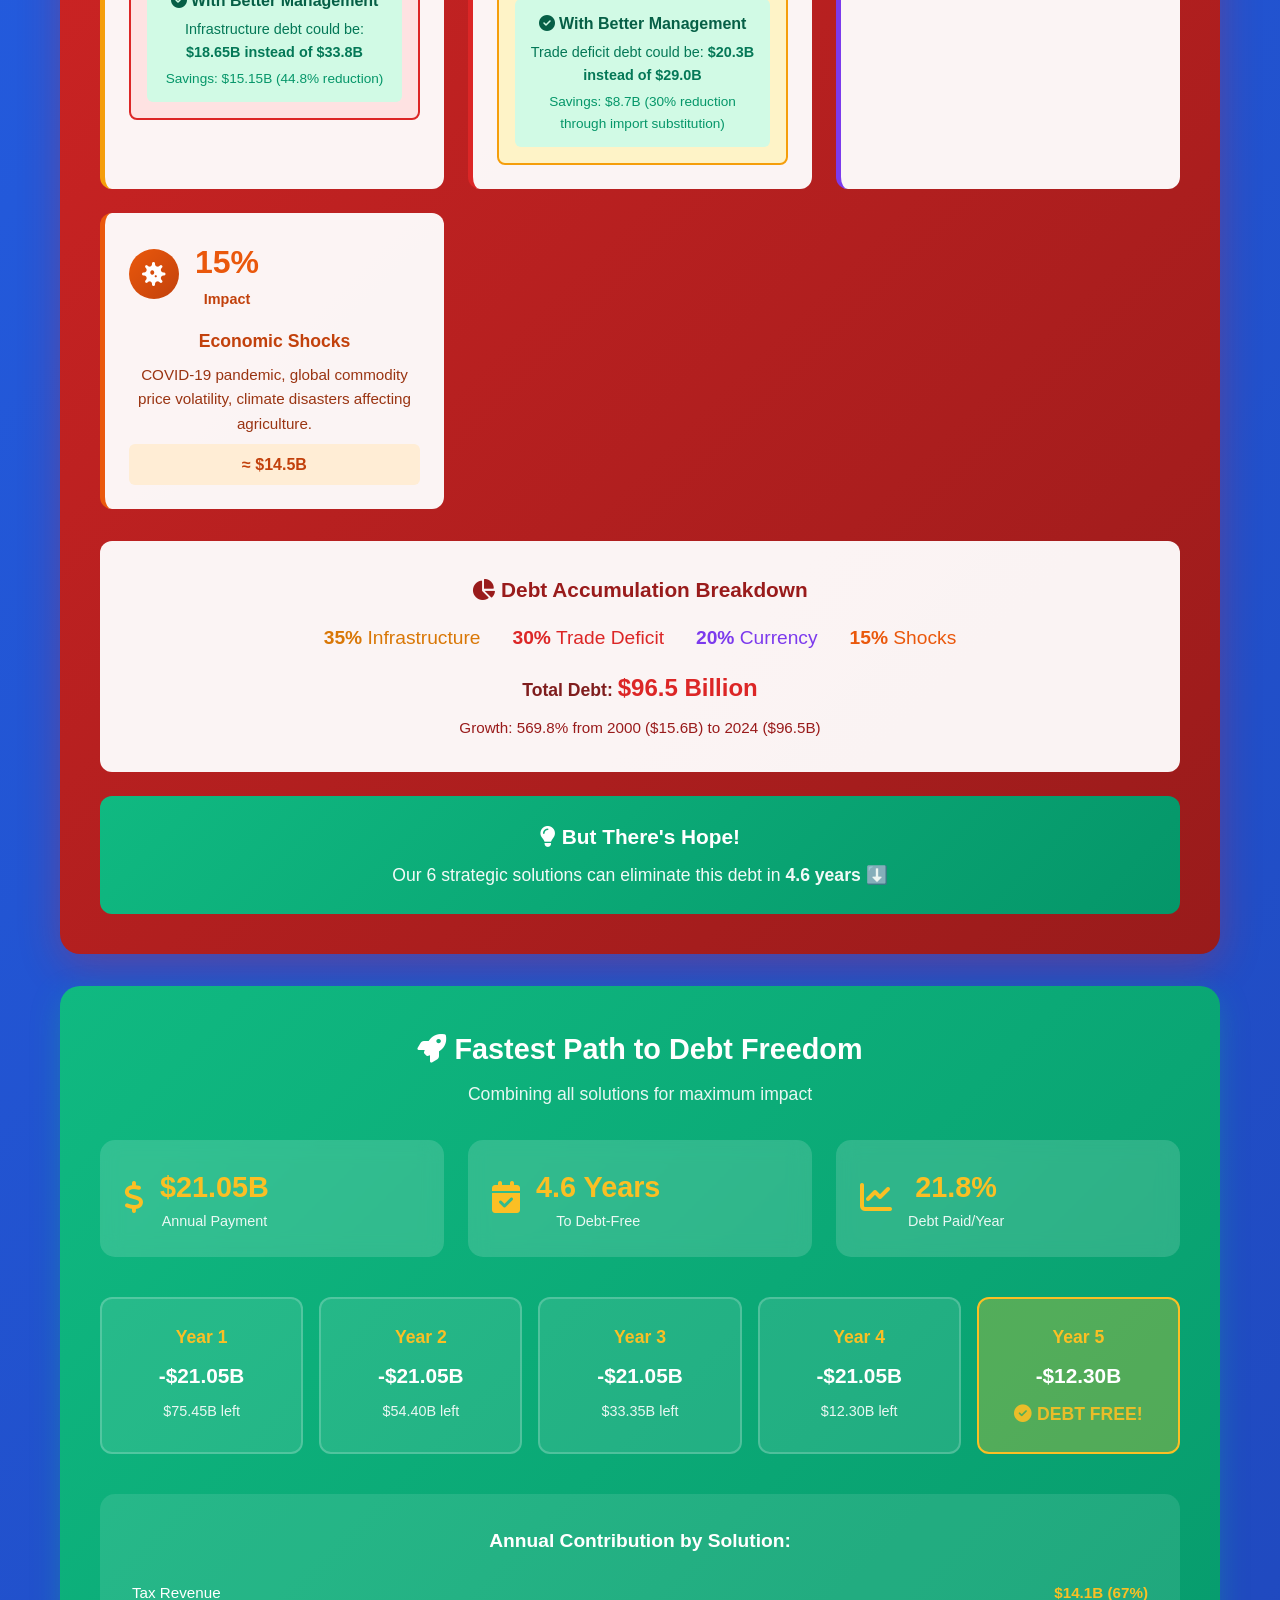
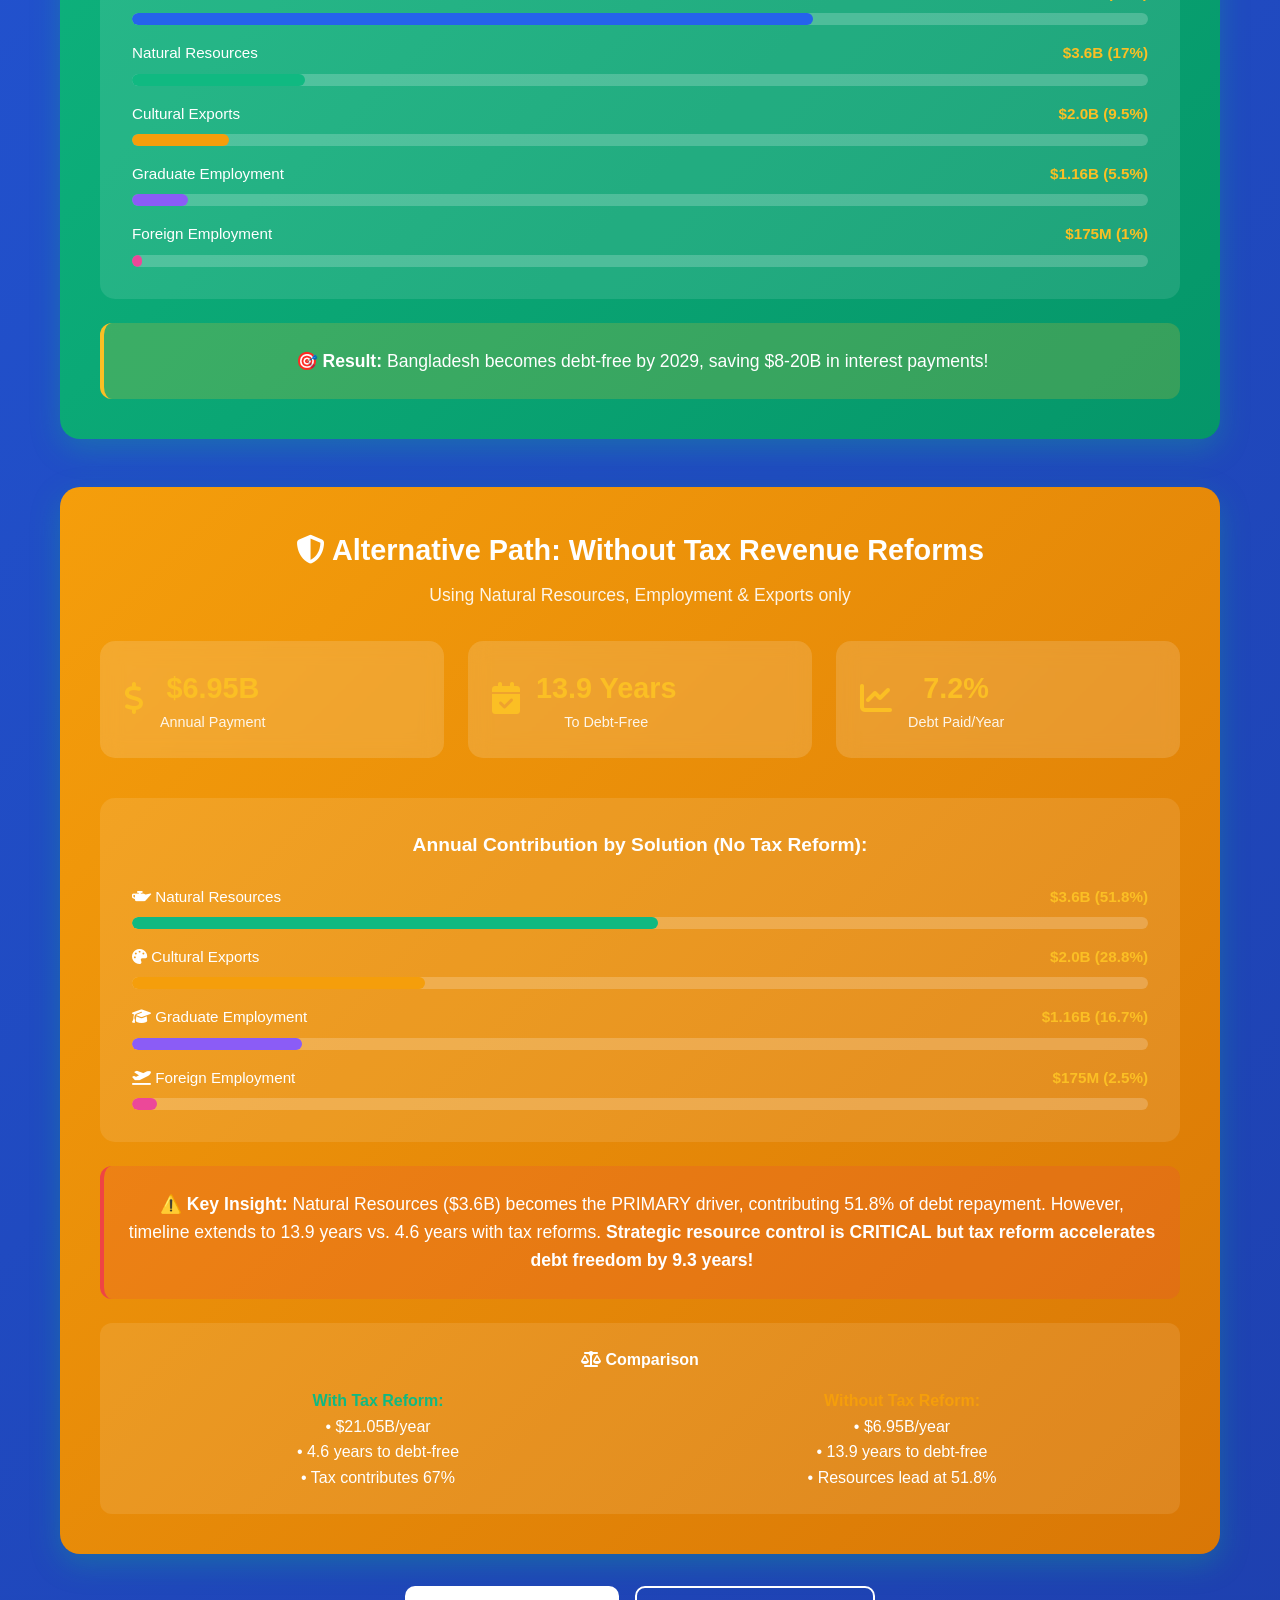
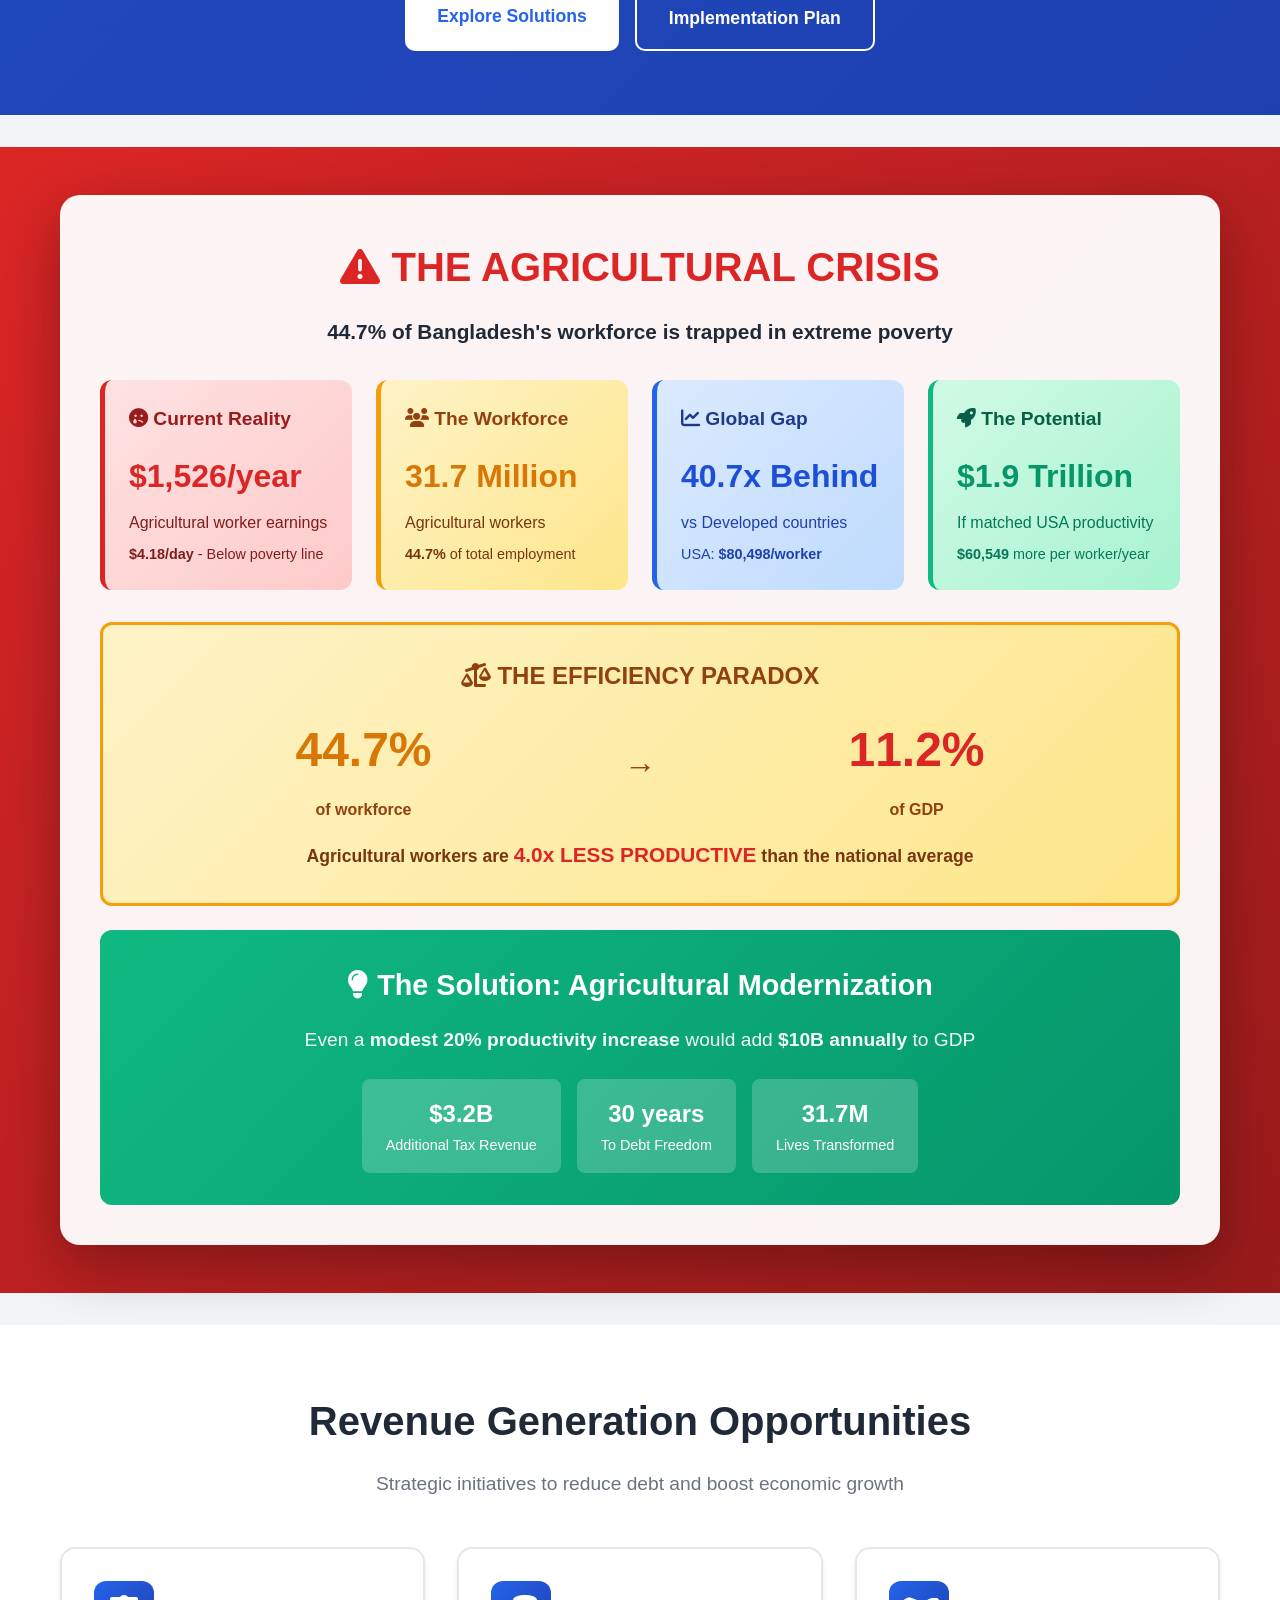
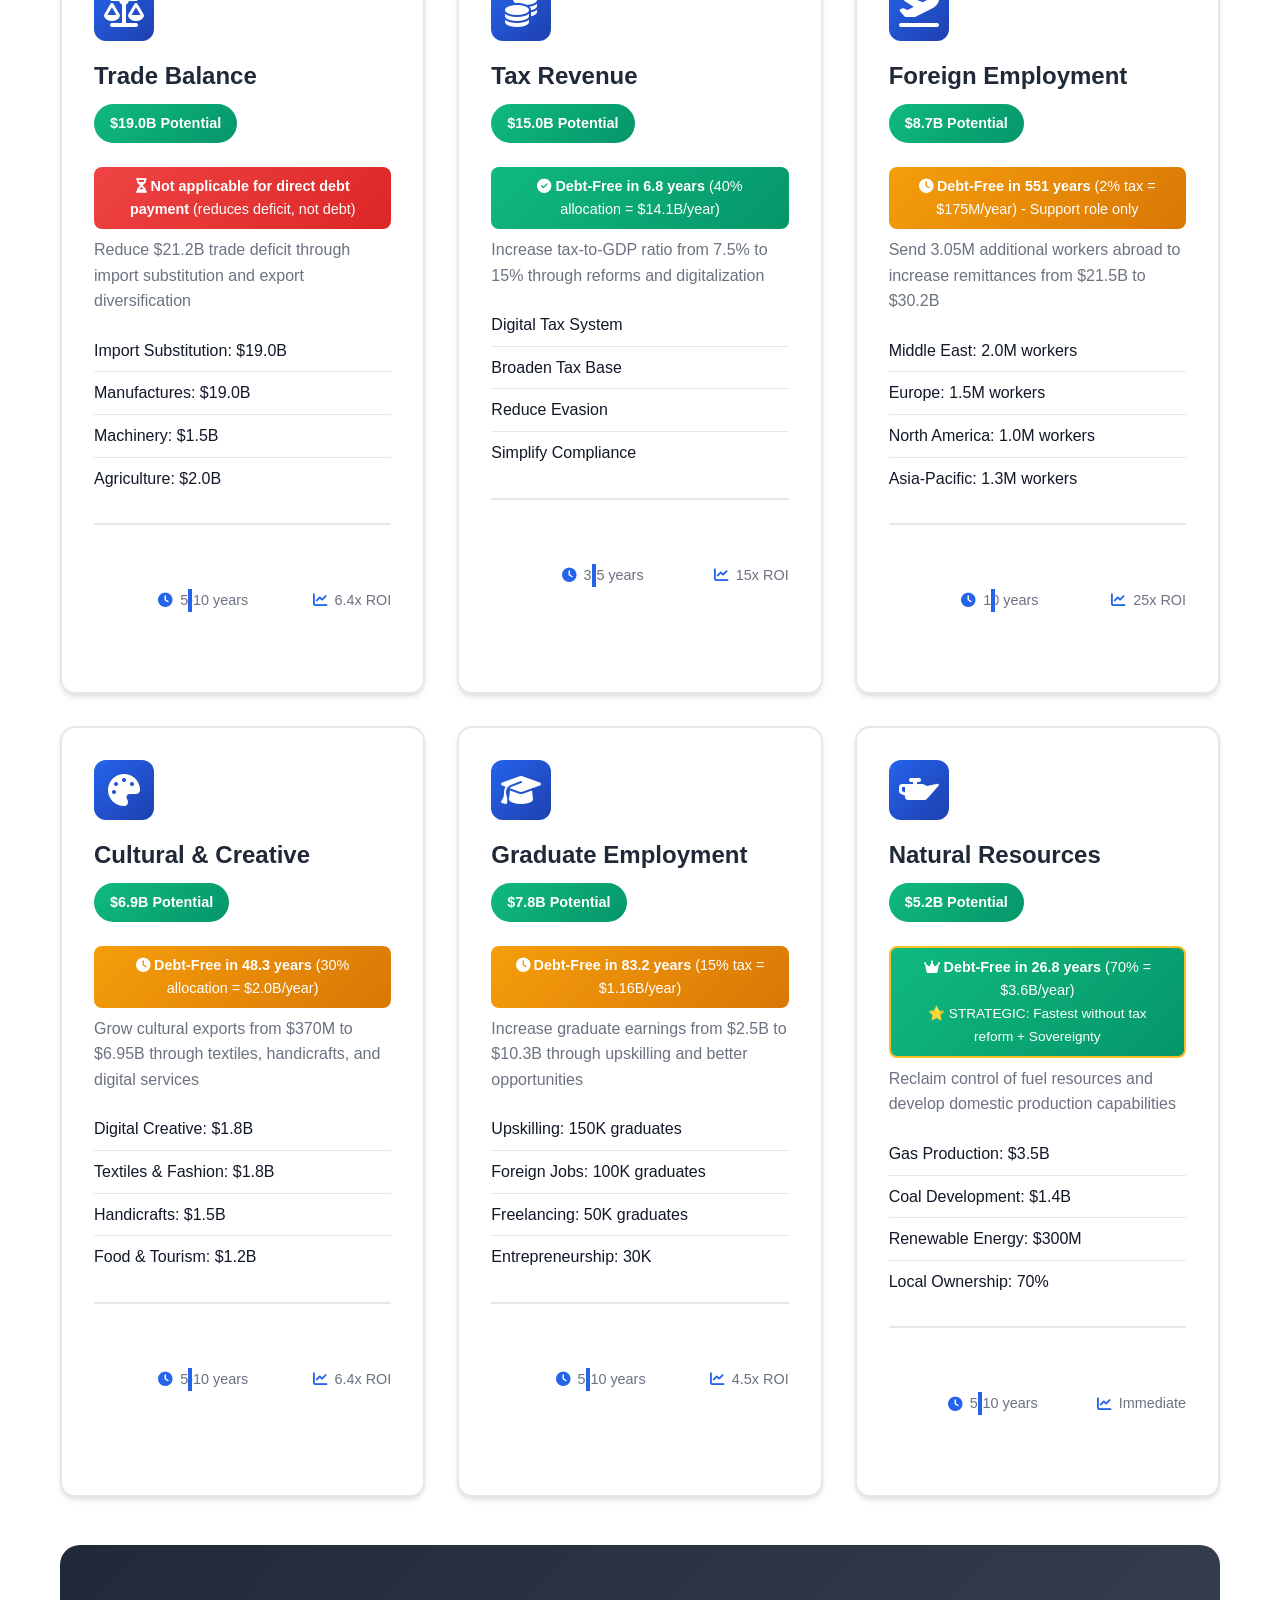
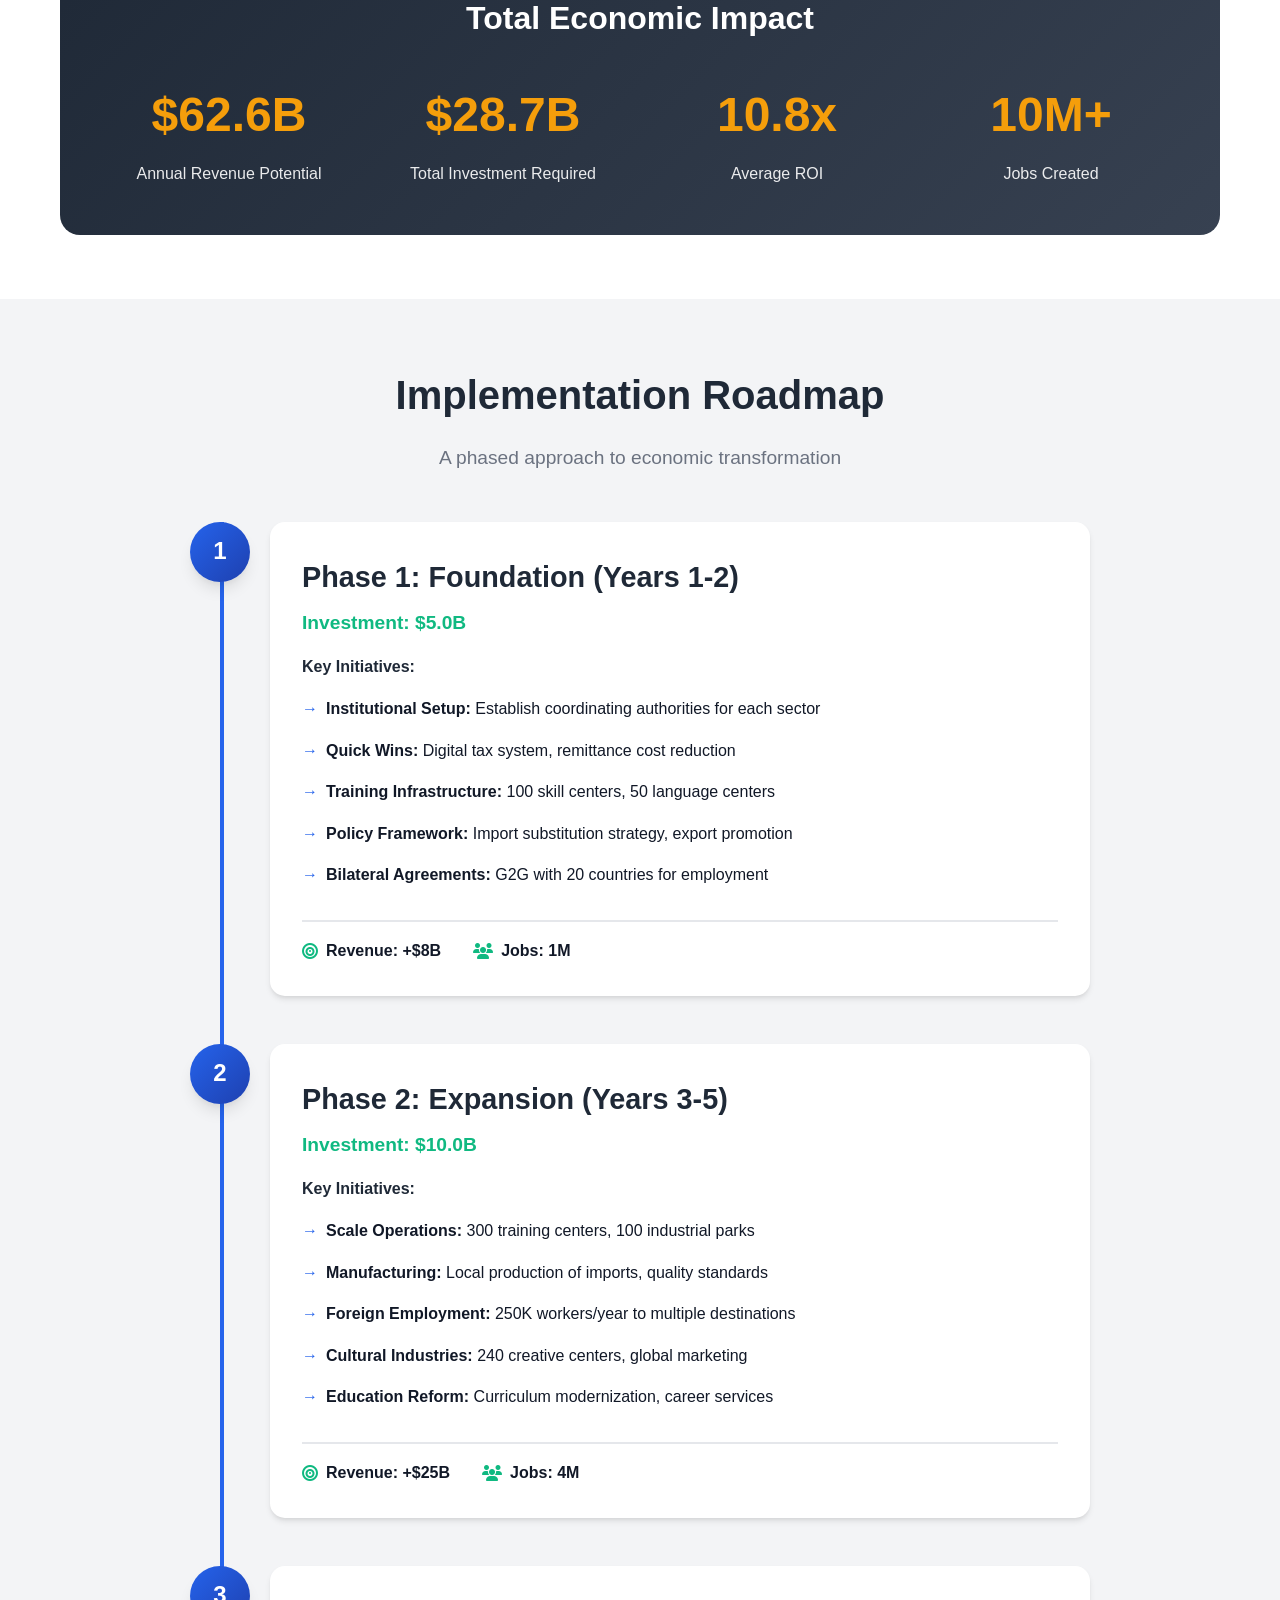
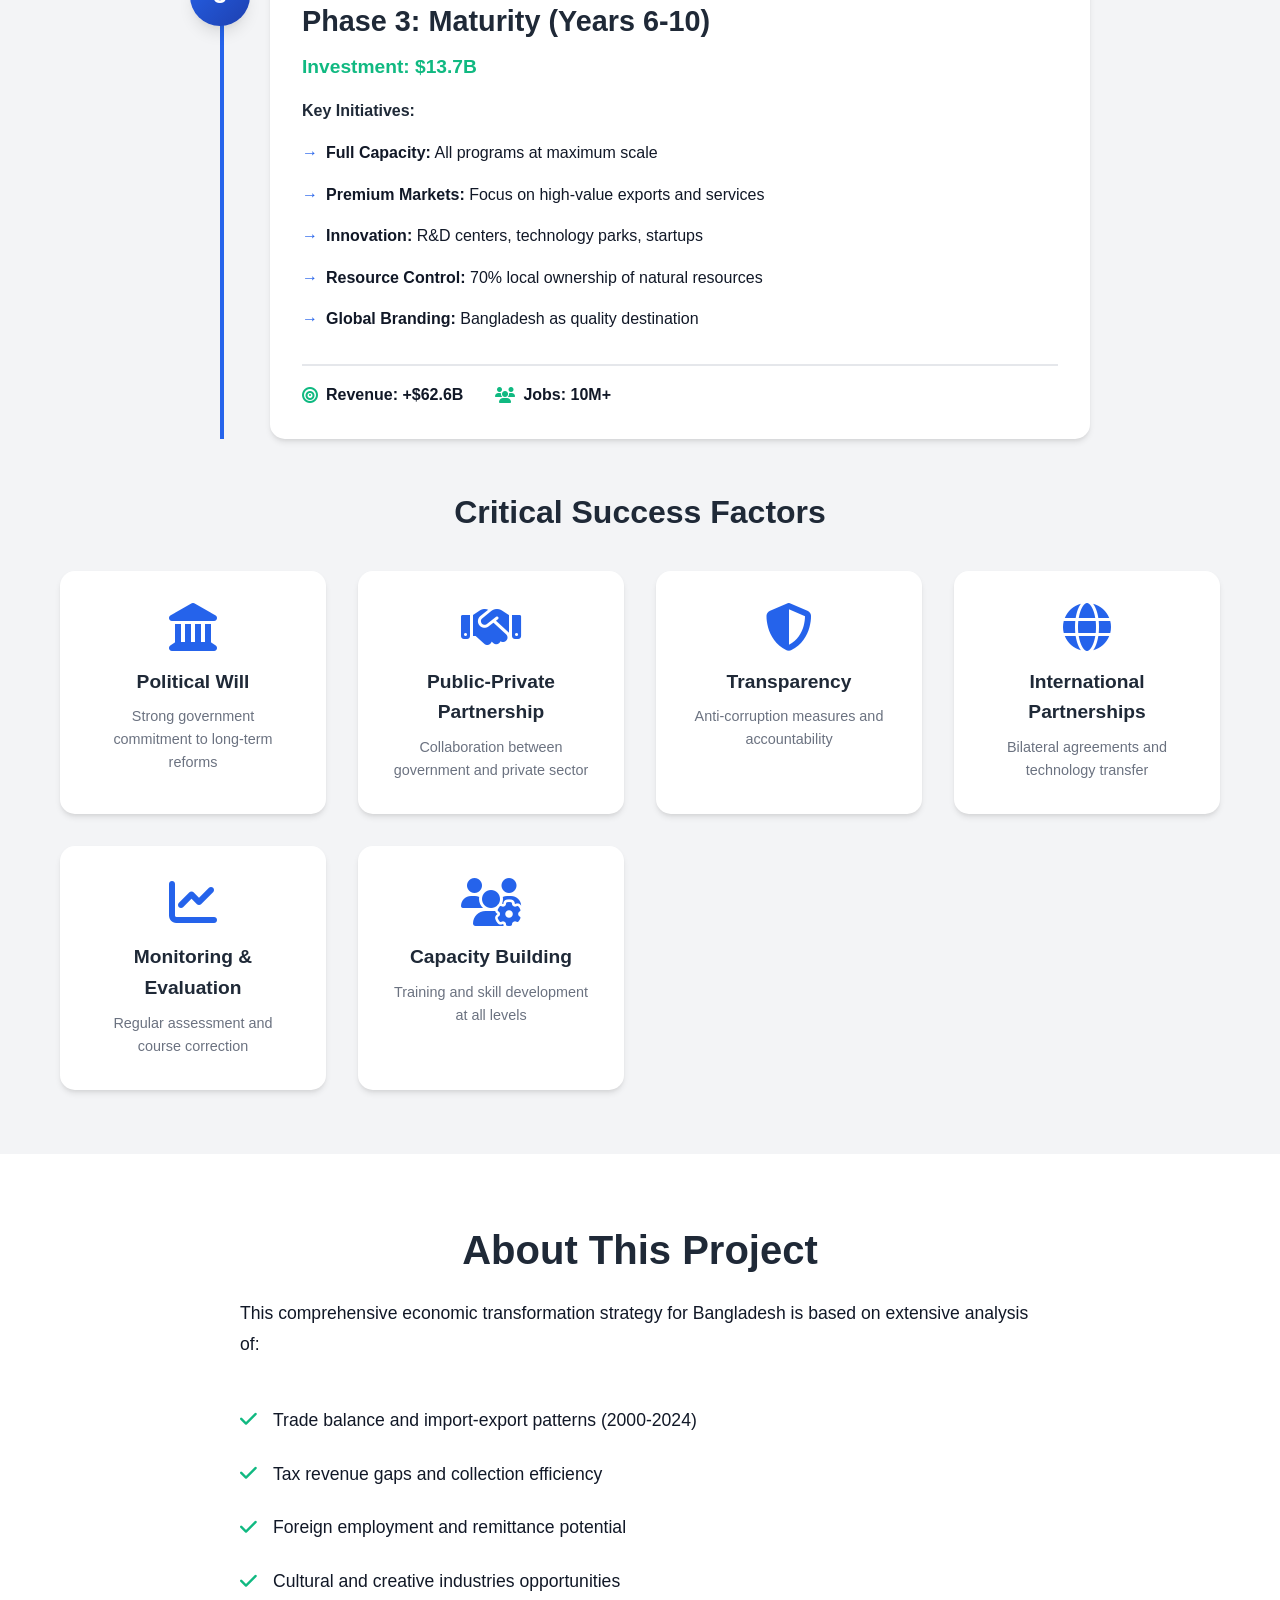
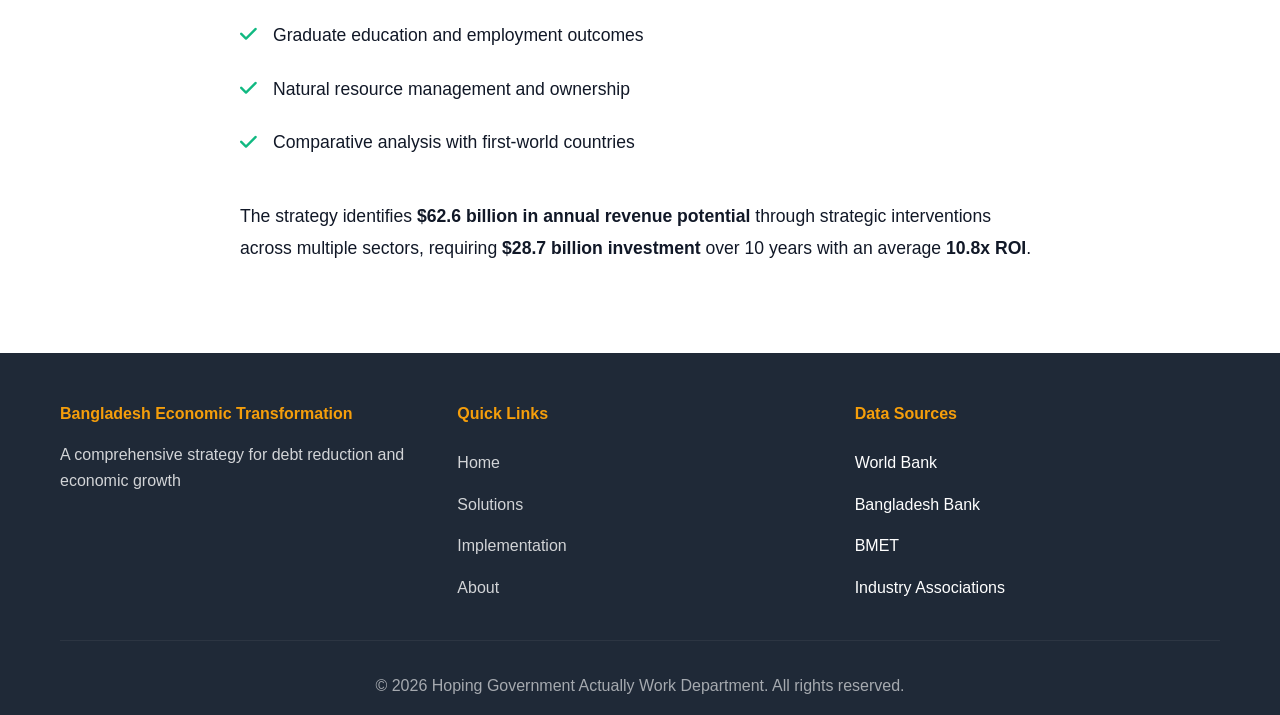
==== commit 37a348d2: "Finalize" ====
--- a/website/index.html
+++ b/website/index.html
@@ -52,6 +52,198 @@
                                 <span class="label">Domestic Debt:</span>
                                 <span class="value">$33.7B</span>
                             </div>
+                        </div>
+                    </div>
+                    
+                    <!-- Root Causes of Debt -->
+                    <div style="background: linear-gradient(135deg, #dc2626 0%, #991b1b 100%); padding: 2.5rem; border-radius: 20px; margin-top: 2rem; box-shadow: 0 10px 40px rgba(220, 38, 38, 0.3);">
+                        <h3 style="color: white; text-align: center; font-size: 2rem; margin-bottom: 2rem;">
+                            <i class="fas fa-exclamation-circle"></i> Why Did We Accumulate $96.5B Debt?
+                        </h3>
+                        
+                        <div style="display: grid; grid-template-columns: repeat(auto-fit, minmax(280px, 1fr)); gap: 1.5rem; margin-bottom: 2rem;">
+                            <!-- Cause 1: Infrastructure Projects -->
+                            <div style="background: rgba(255, 255, 255, 0.95); padding: 1.5rem; border-radius: 12px; border-left: 5px solid #f59e0b;">
+                                <div style="display: flex; align-items: center; margin-bottom: 1rem;">
+                                    <div style="background: linear-gradient(135deg, #f59e0b 0%, #d97706 100%); width: 50px; height: 50px; border-radius: 50%; display: flex; align-items: center; justify-content: center; margin-right: 1rem;">
+                                        <i class="fas fa-road" style="color: white; font-size: 1.5rem;"></i>
+                                    </div>
+                                    <div>
+                                        <div style="font-size: 2rem; font-weight: bold; color: #d97706;">35%</div>
+                                        <div style="font-size: 0.9rem; color: #92400e; font-weight: 600;">Impact</div>
+                                    </div>
+                                </div>
+                                <h4 style="color: #92400e; margin-bottom: 0.5rem; font-size: 1.1rem;">Infrastructure Projects</h4>
+                                <p style="color: #78350f; margin: 0; font-size: 0.95rem;">
+                                    Padma Bridge, Metro Rail, power plants. Necessary but expensive, financed through external borrowing.
+                                </p>
+                                <div style="margin-top: 0.5rem; padding: 0.5rem; background: #fef3c7; border-radius: 6px;">
+                                    <strong style="color: #92400e;">≈ $33.8B</strong>
+                                </div>
+                                
+                                <!-- Evidence of Overpayment -->
+                                <div style="margin-top: 1rem; padding: 1rem; background: #fee2e2; border-radius: 8px; border: 2px solid #dc2626;">
+                                    <div style="display: flex; align-items: center; margin-bottom: 0.5rem;">
+                                        <i class="fas fa-exclamation-triangle" style="color: #dc2626; margin-right: 0.5rem;"></i>
+                                        <strong style="color: #991b1b; font-size: 1rem;">DATA-BACKED EVIDENCE:</strong>
+                                    </div>
+                                    <ul style="margin: 0.5rem 0; padding-left: 1.5rem; color: #7f1d1d; font-size: 0.9rem;">
+                                        <li><strong>Padma Bridge:</strong> 2.89x more than India's similar Bogibeel Bridge</li>
+                                        <li><strong>Dhaka Metro:</strong> 3.94x more than Delhi Metro (same funder: Japan)</li>
+                                        <li><strong>Rooppur Nuclear:</strong> 3.01x more than India's Kudankulam (same tech: Russia)</li>
+                                        <li><strong>Matarbari Coal:</strong> 4.52x more than Korean coal plants</li>
+                                    </ul>
+                                    <div style="margin-top: 0.75rem; padding: 0.75rem; background: white; border-radius: 6px; text-align: center;">
+                                        <div style="color: #dc2626; font-size: 1.1rem; font-weight: bold;">
+                                            <i class="fas fa-chart-line-down"></i> Estimated Overpayment: $15.15B
+                                        </div>
+                                        <div style="color: #991b1b; font-size: 0.85rem; margin-top: 0.25rem;">
+                                            Bangladesh pays 2.30x global benchmarks on average
+                                        </div>
+                                    </div>
+                                    <div style="margin-top: 0.75rem; padding: 0.75rem; background: #d1fae5; border-radius: 6px; text-align: center;">
+                                        <div style="color: #065f46; font-size: 1rem; font-weight: bold;">
+                                            <i class="fas fa-check-circle"></i> With Better Management
+                                        </div>
+                                        <div style="color: #047857; font-size: 0.9rem; margin-top: 0.25rem;">
+                                            Infrastructure debt could be: <strong>$18.65B instead of $33.8B</strong>
+                                        </div>
+                                        <div style="color: #059669; font-size: 0.85rem; margin-top: 0.25rem;">
+                                            Savings: $15.15B (44.8% reduction)
+                                        </div>
+                                    </div>
+                                </div>
+                            </div>
+
+                            <!-- Cause 2: Trade Deficits -->
+                            <div style="background: rgba(255, 255, 255, 0.95); padding: 1.5rem; border-radius: 12px; border-left: 5px solid #dc2626;">
+                                <div style="display: flex; align-items: center; margin-bottom: 1rem;">
+                                    <div style="background: linear-gradient(135deg, #dc2626 0%, #991b1b 100%); width: 50px; height: 50px; border-radius: 50%; display: flex; align-items: center; justify-content: center; margin-right: 1rem;">
+                                        <i class="fas fa-balance-scale-left" style="color: white; font-size: 1.5rem;"></i>
+                                    </div>
+                                    <div>
+                                        <div style="font-size: 2rem; font-weight: bold; color: #dc2626;">30%</div>
+                                        <div style="font-size: 0.9rem; color: #991b1b; font-weight: 600;">Impact</div>
+                                    </div>
+                                </div>
+                                <h4 style="color: #991b1b; margin-bottom: 0.5rem; font-size: 1.1rem;">Persistent Trade Deficits</h4>
+                                <p style="color: #7f1d1d; margin: 0; font-size: 0.95rem;">
+                                    25 consecutive years of trade deficits. Heavy reliance on imported fuel, machinery, and raw materials.
+                                </p>
+                                <div style="margin-top: 0.5rem; padding: 0.5rem; background: #fee2e2; border-radius: 6px;">
+                                    <strong style="color: #991b1b;">≈ $29.0B</strong>
+                                </div>
+                                
+                                <!-- Import Analysis Evidence -->
+                                <div style="margin-top: 1rem; padding: 1rem; background: #fef3c7; border-radius: 8px; border: 2px solid #f59e0b;">
+                                    <div style="display: flex; align-items: center; margin-bottom: 0.5rem;">
+                                        <i class="fas fa-chart-bar" style="color: #f59e0b; margin-right: 0.5rem;"></i>
+                                        <strong style="color: #92400e; font-size: 1rem;">IMPORT DATA (2000-2024):</strong>
+                                    </div>
+                                    <ul style="margin: 0.5rem 0; padding-left: 1.5rem; color: #78350f; font-size: 0.9rem;">
+                                        <li><strong>Total Imports:</strong> $8.88B (2000) → $67.88B (2024) = 664% growth</li>
+                                        <li><strong>Fuel Imports:</strong> $6.12B/year (10.1%) - Could reduce via natural resources</li>
+                                        <li><strong>Food Imports:</strong> $7.87B/year (13%) - Could reduce via agricultural productivity</li>
+                                        <li><strong>Manufactures:</strong> $40.56B/year (67%) - Need import substitution</li>
+                                    </ul>
+                                    <div style="margin-top: 0.75rem; padding: 0.75rem; background: white; border-radius: 6px; text-align: center;">
+                                        <div style="color: #d97706; font-size: 1.1rem; font-weight: bold;">
+                                            <i class="fas fa-lightbulb"></i> Import Substitution Potential
+                                        </div>
+                                        <div style="color: #92400e; font-size: 0.85rem; margin-top: 0.25rem;">
+                                            Reducing imports by 20% = $13.6B annual savings
+                                        </div>
+                                    </div>
+                                    <div style="margin-top: 0.75rem; padding: 0.75rem; background: #d1fae5; border-radius: 6px; text-align: center;">
+                                        <div style="color: #065f46; font-size: 1rem; font-weight: bold;">
+                                            <i class="fas fa-check-circle"></i> With Better Management
+                                        </div>
+                                        <div style="color: #047857; font-size: 0.9rem; margin-top: 0.25rem;">
+                                            Trade deficit debt could be: <strong>$20.3B instead of $29.0B</strong>
+                                        </div>
+                                        <div style="color: #059669; font-size: 0.85rem; margin-top: 0.25rem;">
+                                            Savings: $8.7B (30% reduction through import substitution)
+                                        </div>
+                                    </div>
+                                </div>
+                            </div>
+
+                            <!-- Cause 3: Currency Depreciation -->
+                            <div style="background: rgba(255, 255, 255, 0.95); padding: 1.5rem; border-radius: 12px; border-left: 5px solid #7c3aed;">
+                                <div style="display: flex; align-items: center; margin-bottom: 1rem;">
+                                    <div style="background: linear-gradient(135deg, #7c3aed 0%, #5b21b6 100%); width: 50px; height: 50px; border-radius: 50%; display: flex; align-items: center; justify-content: center; margin-right: 1rem;">
+                                        <i class="fas fa-chart-line-down" style="color: white; font-size: 1.5rem;"></i>
+                                    </div>
+                                    <div>
+                                        <div style="font-size: 2rem; font-weight: bold; color: #7c3aed;">20%</div>
+                                        <div style="font-size: 0.9rem; color: #5b21b6; font-weight: 600;">Impact</div>
+                                    </div>
+                                </div>
+                                <h4 style="color: #5b21b6; margin-bottom: 0.5rem; font-size: 1.1rem;">Currency Depreciation</h4>
+                                <p style="color: #4c1d95; margin: 0; font-size: 0.95rem;">
+                                    Taka depreciated 121.7% vs USD (2000-2024). Increases local cost of servicing USD-denominated debt.
+                                </p>
+                                <div style="margin-top: 0.5rem; padding: 0.5rem; background: #ede9fe; border-radius: 6px;">
+                                    <strong style="color: #5b21b6;">≈ $19.3B</strong>
+                                </div>
+                            </div>
+
+                            <!-- Cause 4: Economic Shocks -->
+                            <div style="background: rgba(255, 255, 255, 0.95); padding: 1.5rem; border-radius: 12px; border-left: 5px solid #ea580c;">
+                                <div style="display: flex; align-items: center; margin-bottom: 1rem;">
+                                    <div style="background: linear-gradient(135deg, #ea580c 0%, #c2410c 100%); width: 50px; height: 50px; border-radius: 50%; display: flex; align-items: center; justify-content: center; margin-right: 1rem;">
+                                        <i class="fas fa-virus" style="color: white; font-size: 1.5rem;"></i>
+                                    </div>
+                                    <div>
+                                        <div style="font-size: 2rem; font-weight: bold; color: #ea580c;">15%</div>
+                                        <div style="font-size: 0.9rem; color: #c2410c; font-weight: 600;">Impact</div>
+                                    </div>
+                                </div>
+                                <h4 style="color: #c2410c; margin-bottom: 0.5rem; font-size: 1.1rem;">Economic Shocks</h4>
+                                <p style="color: #9a3412; margin: 0; font-size: 0.95rem;">
+                                    COVID-19 pandemic, global commodity price volatility, climate disasters affecting agriculture.
+                                </p>
+                                <div style="margin-top: 0.5rem; padding: 0.5rem; background: #ffedd5; border-radius: 6px;">
+                                    <strong style="color: #c2410c;">≈ $14.5B</strong>
+                                </div>
+                            </div>
+                        </div>
+
+                        <!-- Summary Box -->
+                        <div style="background: rgba(255, 255, 255, 0.95); padding: 2rem; border-radius: 12px; text-align: center;">
+                            <h4 style="color: #991b1b; margin-bottom: 1rem; font-size: 1.3rem;">
+                                <i class="fas fa-chart-pie"></i> Debt Accumulation Breakdown
+                            </h4>
+                            <div style="display: flex; justify-content: center; gap: 2rem; flex-wrap: wrap; margin-bottom: 1rem;">
+                                <div>
+                                    <div style="font-size: 1.2rem; color: #d97706;"><strong>35%</strong> Infrastructure</div>
+                                </div>
+                                <div>
+                                    <div style="font-size: 1.2rem; color: #dc2626;"><strong>30%</strong> Trade Deficit</div>
+                                </div>
+                                <div>
+                                    <div style="font-size: 1.2rem; color: #7c3aed;"><strong>20%</strong> Currency</div>
+                                </div>
+                                <div>
+                                    <div style="font-size: 1.2rem; color: #ea580c;"><strong>15%</strong> Shocks</div>
+                                </div>
+                            </div>
+                            <p style="color: #7f1d1d; margin: 1rem 0 0 0; font-size: 1.1rem; font-weight: 600;">
+                                Total Debt: <span style="color: #dc2626; font-size: 1.5rem;">$96.5 Billion</span>
+                            </p>
+                            <p style="color: #991b1b; margin: 0.5rem 0 0 0; font-size: 0.95rem;">
+                                Growth: 569.8% from 2000 ($15.6B) to 2024 ($96.5B)
+                            </p>
+                        </div>
+
+                        <!-- The Solution Teaser -->
+                        <div style="background: linear-gradient(135deg, #10b981 0%, #059669 100%); padding: 1.5rem; border-radius: 12px; margin-top: 1.5rem; text-align: center; color: white;">
+                            <h4 style="font-size: 1.3rem; margin-bottom: 0.5rem;">
+                                <i class="fas fa-lightbulb"></i> But There's Hope!
+                            </h4>
+                            <p style="margin: 0; font-size: 1.1rem; opacity: 0.95;">
+                                Our 6 strategic solutions can eliminate this debt in <strong>4.6 years</strong> ⬇️
+                            </p>
                         </div>
                     </div>
                     
